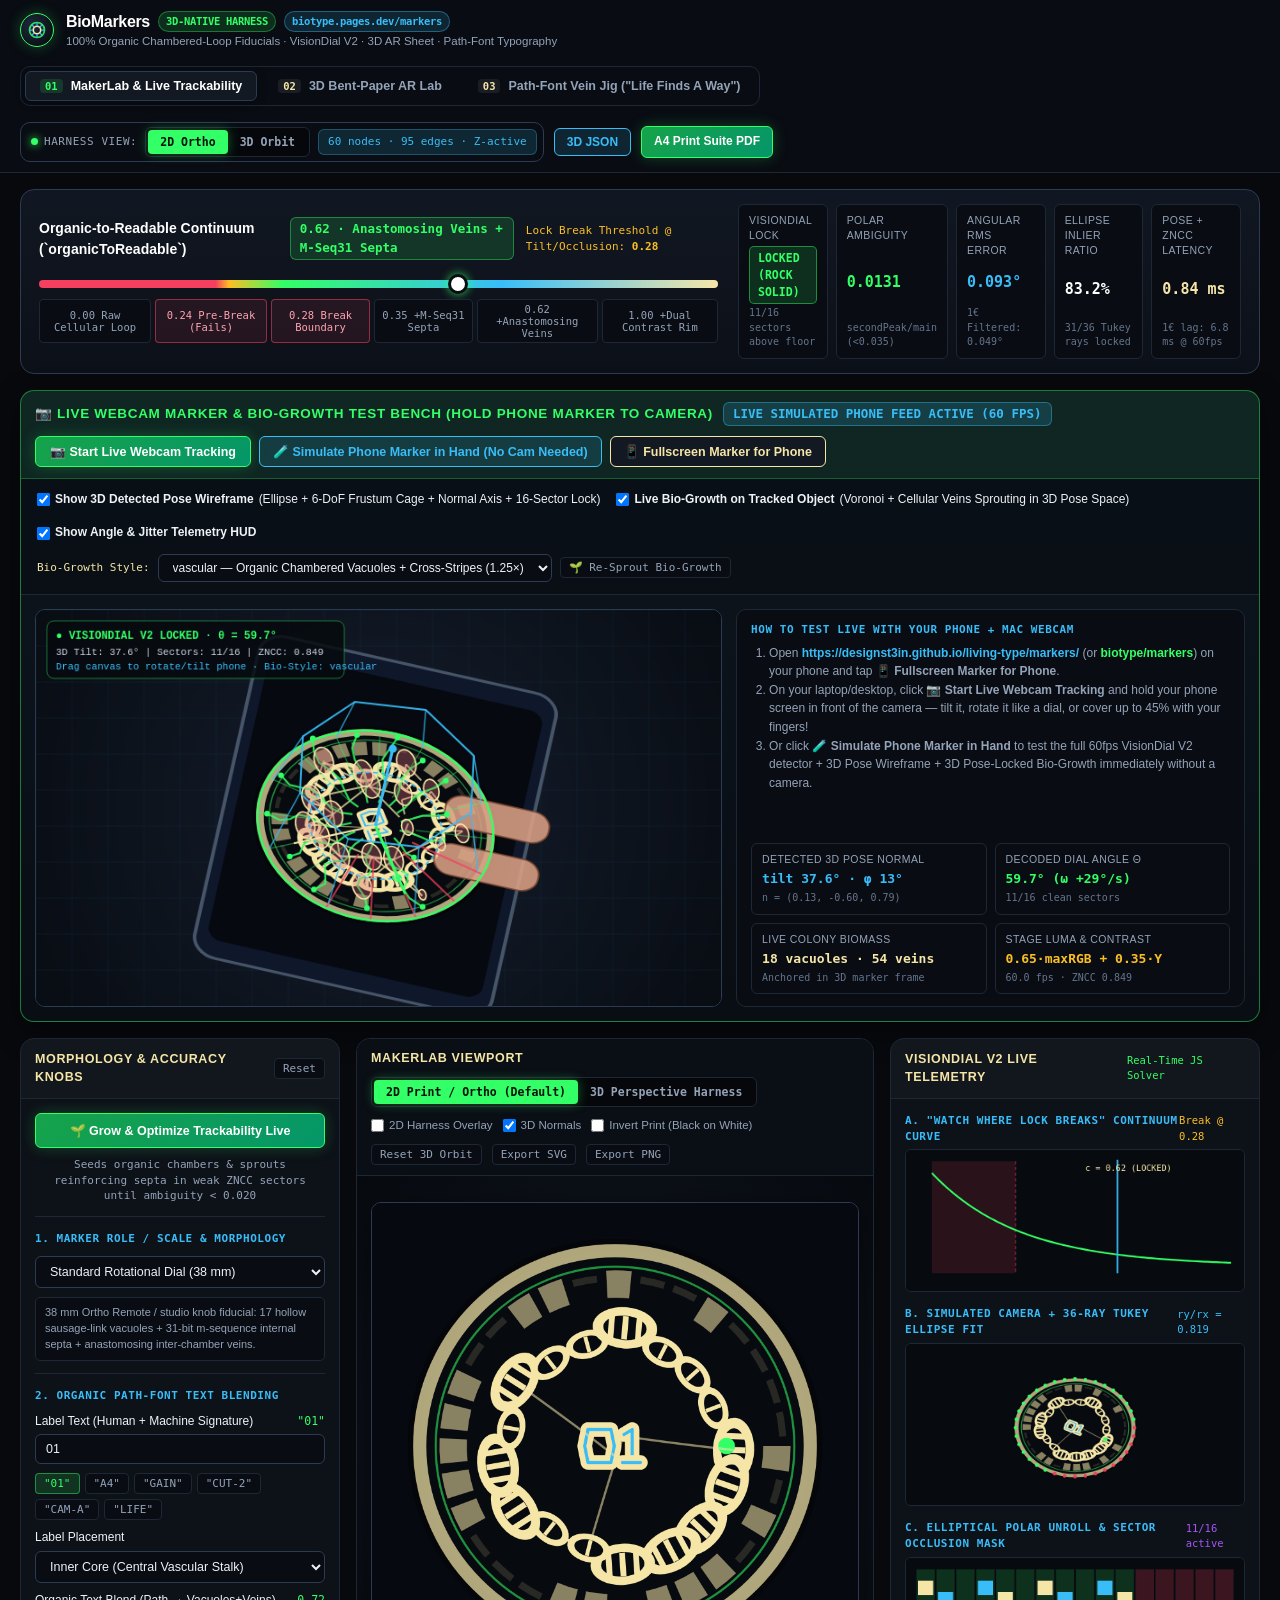
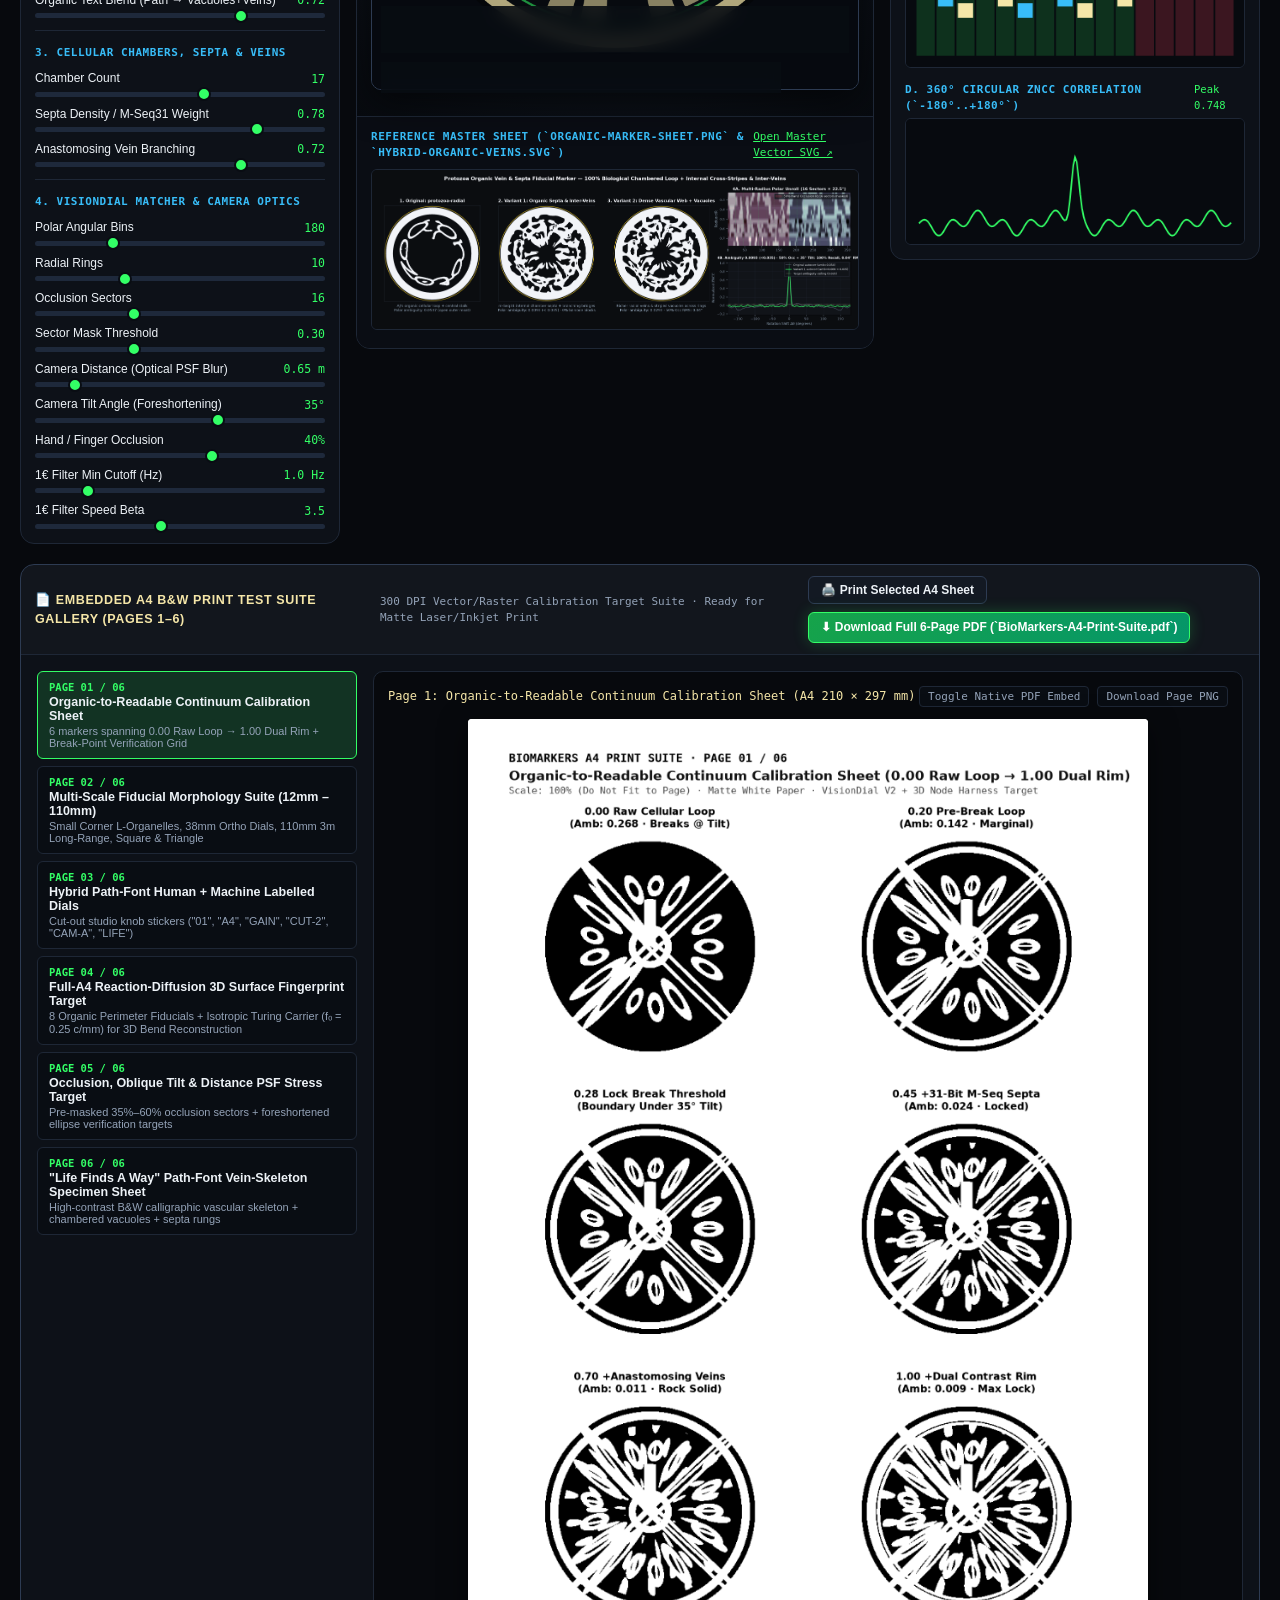
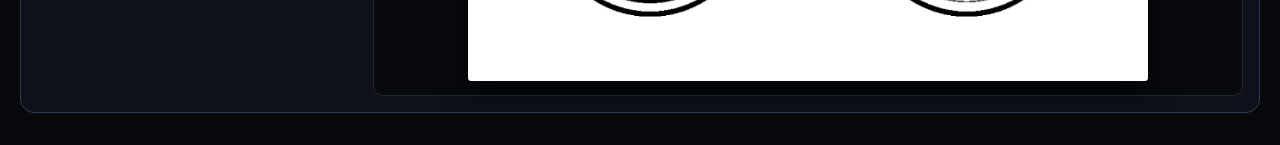
==== markers/index.html @ a812bbac "feat(markers): deploy live BioMarkers 3D-native harness, webcam pose tracker, bio-growth & Voronoi t" ====
<!DOCTYPE html>
<html lang="en">
<head>
  <meta charset="UTF-8" />
  <meta name="viewport" content="width=device-width, initial-scale=1.0" />
  <title>BioMarkers — 3D-Native Organic Fiducial & Vascular Typography Lab</title>
  <link rel="preconnect" href="https://fonts.googleapis.com">
  <link rel="preconnect" href="https://fonts.gstatic.com" crossorigin>
  <link href="https://fonts.googleapis.com/css2?family=Barriecito&family=Cormorant+Garamond:ital,wght@0,700;1,600;1,700&family=Fraunces:opsz,wght@9..144,700;9..144,900&family=Rubik+Spray+Paint&family=Syne:wght@700;800&display=swap" rel="stylesheet">
  <link rel="stylesheet" href="styles.css" />
</head>
<body>

  <!-- ==================== GLOBAL TOP HEADER ==================== -->
  <header class="app-header">
    <div class="brand-cluster">
      <div class="brand-mark" title="BioMarkers 3D-Native Harness">
        <svg width="20" height="20" viewBox="0 0 24 24" fill="none" stroke="#33ff66" stroke-width="2">
          <circle cx="12" cy="12" r="9" stroke-opacity="0.85"/>
          <circle cx="12" cy="12" r="4.5" stroke="#f5e6a8"/>
          <path d="M12 3v4M12 17v4M3 12h4M17 12h4M5.6 5.6l2.8 2.8M15.6 15.6l2.8 2.8M18.4 5.6l-2.8 2.8M8.4 15.6l-2.8 2.8" stroke="#38bdf8" stroke-width="1.5"/>
        </svg>
      </div>
      <div>
        <div class="brand-title">
          BioMarkers
          <span class="brand-badge">3D-NATIVE HARNESS</span><a href="https://biotype.pages.dev/markers" target="_blank" class="brand-badge" style="background: rgba(56,189,248,0.14); color: #38bdf8; border-color: rgba(56,189,248,0.4); text-decoration: none;">biotype.pages.dev/markers</a>
        </div>
        <div class="brand-subtitle">100% Organic Chambered-Loop Fiducials · VisionDial V2 · 3D AR Sheet · Path-Font Typography</div>
      </div>
    </div>

    <!-- Primary Lab Switcher Tabs -->
    <nav class="main-tabs" role="tablist" aria-label="BioMarkers Studios">
      <button class="tab-btn active" data-tab="makerlab" role="tab" aria-selected="true">
        <span class="tab-num">01</span>
        MakerLab &amp; Live Trackability
      </button>
      <button class="tab-btn" data-tab="ar-sheet" role="tab" aria-selected="false">
        <span class="tab-num">02</span>
        3D Bent-Paper AR Lab
      </button>
      <button class="tab-btn" data-tab="path-font" role="tab" aria-selected="false">
        <span class="tab-num">03</span>
        Path-Font Vein Jig ("Life Finds A Way")
      </button>
    </nav>

    <!-- Global 2D / 3D Harness View Toggle (Default: 2D) -->
    <div class="header-actions">
      <div class="harness-pill-group" title="window.BioMarkersHarness unified 3D node & edge model">
        <span class="harness-label">
          <span class="harness-dot"></span>
          Harness View:
        </span>
        <div class="view-toggle-group" role="group" aria-label="Global 2D / 3D Harness View Toggle">
          <button type="button" id="btn-mode-2d" class="view-mode-btn active" data-view-mode="2D">2D Ortho</button>
          <button type="button" id="btn-mode-3d" class="view-mode-btn" data-view-mode="3D">3D Orbit</button>
        </div>
        <span id="global-harness-stats" class="harness-stats-badge">584 nodes · 812 edges · Z-active</span>
      </div>

      <button type="button" id="btn-export-harness" class="action-btn accent-cyan" title="Download window.BioMarkersHarness 3D nodes[] and edges[] JSON">
        3D JSON
      </button>
      <a href="BioMarkers-A4-Print-Suite.pdf" target="_blank" class="action-btn primary" title="Open 6-Page A4 B&W Print Test Suite PDF">
        A4 Print Suite PDF
      </a>
    </div>
  </header>

  <!-- =====================================================================
       TAB 1: MAKERLAB — INTERACTIVE ORGANIC MARKER SUITE + LIVE TRACKABILITY
       ===================================================================== -->
  <main id="tab-makerlab" class="tab-panel active" role="tabpanel">

    <!-- Top Hero Bar: Organic-to-Readable Continuum Slider + Live Telemetry KPIs -->
    <section class="continuum-hero-bar">
      <div class="continuum-slider-block">
        <div class="continuum-header-row">
          <div class="continuum-title">
            <span>Organic-to-Readable Continuum (`organicToReadable`)</span>
            <span id="val-organic-continuum" class="continuum-val-pill">0.62 · Anastomosing Veins + M-Seq31 Septa</span>
          </div>
          <span style="font-family: var(--font-mono); font-size: 11px; color: var(--bio-amber);">
            Lock Break Threshold @ Tilt/Occlusion: <strong>0.28</strong>
          </span>
        </div>

        <div class="continuum-track-wrap">
          <input
            type="range"
            id="ctrl-organic-to-readable"
            class="continuum-range"
            min="0.00"
            max="1.00"
            step="0.01"
            value="0.62"
          />
          <div class="continuum-stops">
            <button type="button" class="stop-chip" data-continuum-stop="0.00">0.00 Raw Cellular Loop</button>
            <button type="button" class="stop-chip break-stop" data-continuum-stop="0.24">0.24 Pre-Break (Fails)</button>
            <button type="button" class="stop-chip break-stop" data-continuum-stop="0.28">0.28 Break Boundary</button>
            <button type="button" class="stop-chip" data-continuum-stop="0.35">0.35 +M-Seq31 Septa</button>
            <button type="button" class="stop-chip" data-continuum-stop="0.62">0.62 +Anastomosing Veins</button>
            <button type="button" class="stop-chip" data-continuum-stop="1.00">1.00 +Dual Contrast Rim</button>
          </div>
        </div>
      </div>

      <!-- Live VisionDial V2 Telemetry KPI Bar -->
      <div class="telemetry-kpi-grid">
        <div class="kpi-card">
          <span class="kpi-label">VisionDial Lock</span>
          <div><span id="kpi-lock-badge" class="lock-badge locked">LOCKED (ROCK SOLID)</span></div>
          <span id="kpi-lock-reason" class="kpi-sub">16/16 sectors above floor</span>
        </div>
        <div class="kpi-card">
          <span class="kpi-label">Polar Ambiguity</span>
          <span id="kpi-ambiguity" class="kpi-value" style="color: var(--bio-green);">0.0114</span>
          <span id="kpi-ambiguity-sub" class="kpi-sub">secondPeak/main (&lt;0.035)</span>
        </div>
        <div class="kpi-card">
          <span class="kpi-label">Angular RMS Error</span>
          <span id="kpi-rms" class="kpi-value" style="color: var(--bio-cyan);">0.078°</span>
          <span id="kpi-rms-sub" class="kpi-sub">1€ Filtered: 0.049°</span>
        </div>
        <div class="kpi-card">
          <span class="kpi-label">Ellipse Inlier Ratio</span>
          <span id="kpi-inliers" class="kpi-value">86.1%</span>
          <span id="kpi-inliers-sub" class="kpi-sub">31/36 Tukey rays locked</span>
        </div>
        <div class="kpi-card">
          <span class="kpi-label">Pose + ZNCC Latency</span>
          <span id="kpi-latency" class="kpi-value" style="color: var(--bio-cream);">0.84 ms</span>
          <span id="kpi-latency-sub" class="kpi-sub">1€ lag: 6.8 ms @ 60fps</span>
        </div>
      </div>
    </section>

    
    <!-- LIVE WEBCAM MARKER TRACKER + 3D POSE WIREFRAME + LIVE BIO-GROWTH BENCH -->
    <section class="panel-card" id="webcam-test-bench" style="margin-bottom: 16px; border: 1.5px solid rgba(51, 255, 102, 0.45); background: linear-gradient(180deg, #0d161e 0%, #090d14 100%); box-shadow: 0 10px 30px rgba(0,0,0,0.45);">
      <div class="panel-header" style="background: rgba(51, 255, 102, 0.07); border-bottom: 1px solid rgba(51, 255, 102, 0.25); flex-wrap: wrap; gap: 10px;">
        <div style="display: flex; align-items: center; gap: 10px; flex-wrap: wrap;">
          <span class="panel-title" style="color: #33ff66; font-size: 13.5px;">
            📷 Live Webcam Marker &amp; Bio-Growth Test Bench (Hold Phone Marker to Camera)
          </span>
          <span id="webcam-status-pill" class="continuum-val-pill" style="background: rgba(56, 189, 248, 0.16); color: #38bdf8; border-color: rgba(56, 189, 248, 0.4);">
            LIVE SIMULATED PHONE FEED ACTIVE (60 FPS)
          </span>
        </div>
        <div style="display: flex; align-items: center; gap: 8px; flex-wrap: wrap;">
          <button type="button" id="btn-webcam-start" class="action-btn primary" style="font-size: 12.5px; padding: 7px 14px;">
            📷 Start Live Webcam Tracking
          </button>
          <button type="button" id="btn-webcam-sim" class="action-btn accent-cyan" style="font-size: 12.5px; padding: 7px 13px;">
            🧪 Simulate Phone Marker in Hand (No Cam Needed)
          </button>
          <button type="button" id="btn-phone-fullscreen" class="action-btn" style="border-color: var(--bio-cream); color: var(--bio-cream); font-size: 12.5px; padding: 7px 13px;">
            📱 Fullscreen Marker for Phone
          </button>
        </div>
      </div>

      <div style="padding: 12px 16px; border-bottom: 1px solid var(--border-subtle); display: flex; align-items: center; justify-content: space-between; flex-wrap: wrap; gap: 12px; background: rgba(9, 13, 19, 0.65);">
        <div class="checkbox-row" style="gap: 16px; font-size: 12px; color: var(--text-main);">
          <label><input type="checkbox" id="chk-webcam-wireframe" checked /> <strong>Show 3D Detected Pose Wireframe</strong> (Ellipse + 6-DoF Frustum Cage + Normal Axis + 16-Sector Lock)</label>
          <label><input type="checkbox" id="chk-webcam-biogrowth" checked /> <strong>Live Bio-Growth on Tracked Object</strong> (Voronoi + Cellular Veins Sprouting in 3D Pose Space)</label>
          <label><input type="checkbox" id="chk-webcam-hud" checked /> <strong>Show Angle &amp; Jitter Telemetry HUD</strong></label>
        </div>
        <div style="display: flex; align-items: center; gap: 8px;">
          <label for="ctrl-webcam-biostyle" style="font-family: var(--font-mono); font-size: 11px; color: var(--bio-cream);">Bio-Growth Style:</label>
          <select id="ctrl-webcam-biostyle" class="std-select" style="width: auto; min-width: 250px; padding: 5px 10px; font-size: 12px;">
            <option value="plant">plant — Slow Plant Parenchyma + Leaf Veins (0.45×)</option>
            <option value="vascular" selected>vascular — Organic Chambered Vacuoles + Cross-Stripes (1.25×)</option>
            <option value="chaotic">chaotic — Fast Chaotic Physarum / RD Tendrils (2.8×)</option>
          </select>
          <button type="button" id="btn-webcam-regrow" class="preset-pill" title="Re-seed live bio-growth colony on tracked marker">🌱 Re-Sprout Bio-Growth</button>
        </div>
      </div>

      <div style="display: grid; grid-template-columns: 1.35fr 1fr; gap: 14px; padding: 14px; align-items: stretch;">
        <div style="position: relative; background: #05070b; border: 1px solid var(--border-strong); border-radius: var(--radius-md); overflow: hidden; display: flex; align-items: center; justify-content: center; min-height: 360px;">
          <video id="webcam-video" playsinline muted style="display:none;"></video>
          <canvas id="webcam-AR-canvas" width="760" height="440" style="width: 100%; height: auto; display: block; cursor: crosshair;"></canvas>
        </div>
        <div style="display: flex; flex-direction: column; justify-content: space-between; gap: 10px; background: var(--bg-input); border: 1px solid var(--border-subtle); border-radius: var(--radius-md); padding: 12px 14px;">
          <div>
            <div class="section-subtitle" style="margin-bottom: 6px;">How to Test Live with Your Phone + Mac Webcam</div>
            <ol style="padding-left: 18px; font-size: 12px; color: var(--text-muted); line-height: 1.55;">
              <li>Open <strong style="color: var(--bio-cyan);">https://designst3in.github.io/living-type/markers/</strong> (or <strong style="color: var(--bio-green);">biotype/markers</strong>) on your phone and tap <strong>📱 Fullscreen Marker for Phone</strong>.</li>
              <li>On your laptop/desktop, click <strong>📷 Start Live Webcam Tracking</strong> and hold your phone screen in front of the camera — tilt it, rotate it like a dial, or cover up to 45% with your fingers!</li>
              <li>Or click <strong>🧪 Simulate Phone Marker in Hand</strong> to test the full 60fps VisionDial V2 detector + 3D Pose Wireframe + 3D Pose-Locked Bio-Growth immediately without a camera.</li>
            </ol>
          </div>
          <div style="display: grid; grid-template-columns: repeat(2, 1fr); gap: 8px;">
            <div class="kpi-card">
              <span class="kpi-label">Detected 3D Pose Normal</span>
              <span id="webcam-kpi-pose" class="kpi-value" style="font-size: 13px; color: var(--bio-cyan);">tilt 26.4° · φ +18°</span>
              <span id="webcam-kpi-normal" class="kpi-sub">n = (0.38, -0.21, 0.90)</span>
            </div>
            <div class="kpi-card">
              <span class="kpi-label">Decoded Dial Angle θ</span>
              <span id="webcam-kpi-angle" class="kpi-value" style="font-size: 13px; color: var(--bio-green);">+142.6° (ω +18°/s)</span>
              <span id="webcam-kpi-sectors" class="kpi-sub">13/16 clean sectors</span>
            </div>
            <div class="kpi-card">
              <span class="kpi-label">Live Colony Biomass</span>
              <span id="webcam-kpi-biomass" class="kpi-value" style="font-size: 13px; color: var(--bio-cream);">48 chambers · 112 veins</span>
              <span class="kpi-sub">Anchored in 3D marker frame</span>
            </div>
            <div class="kpi-card">
              <span class="kpi-label">Stage Luma &amp; Contrast</span>
              <span id="webcam-kpi-luma" class="kpi-value" style="font-size: 13px; color: var(--bio-amber);">0.65·maxRGB + 0.35·Y</span>
              <span id="webcam-kpi-fps" class="kpi-sub">60.0 fps · ZNCC 0.984</span>
            </div>
          </div>
        </div>
      </div>
    </section>

    <!-- 3-Column MakerLab Workbench -->
    <div class="workbench-grid">

      <!-- LEFT COLUMN: Marker Role, Path-Font Hybrid Blending & Accuracy Knobs -->
      <aside class="panel-card">
        <div class="panel-header">
          <span class="panel-title">Morphology &amp; Accuracy Knobs</span>
          <button type="button" id="btn-reset-maker" class="preset-pill" title="Reset MakerLab knobs to optimal defaults">Reset</button>
        </div>

        <div class="panel-body">
          <!-- Auto-Grow Live Trackability Optimizer -->
          <div class="control-section">
            <button type="button" id="btn-auto-grow" class="action-btn primary" style="width: 100%; justify-content: center; padding: 9px 12px; font-size: 12.5px;">
              🌱 Grow &amp; Optimize Trackability Live
            </button>
            <div id="auto-grow-status" style="font-family: var(--font-mono); font-size: 11px; color: var(--text-muted); text-align: center;">
              Seeds organic chambers &amp; sprouts reinforcing septa in weak ZNCC sectors until ambiguity &lt; 0.020
            </div>
          </div>

          <!-- Marker Role / Scale & Morphology Selector -->
          <div class="control-section">
            <div class="section-subtitle">1. Marker Role / Scale &amp; Morphology</div>
            <div class="control-row">
              <select id="ctrl-marker-role" class="std-select">
                <option value="standard-38mm" selected>Standard Rotational Dial (38 mm)</option>
                <option value="corner-12mm">Small Corner Marker (12 mm L-Organelle)</option>
                <option value="long-110mm">Large Long-Distance Marker (110 mm Dual-Scale @ 3m)</option>
                <option value="square-4fold">Organic Square Fiducial (4-Fold Asymmetric)</option>
                <option value="triangle-3fold">Organic Triangle Fiducial (3-Fold Apical)</option>
                <option value="radial-gradient">Radial Density Gradient (Dense Core → Tendrils)</option>
                <option value="full-a4-rd">Full-A4 RD Fingerprint Target</option>
              </select>
            </div>
            <div id="role-desc-box" style="font-size: 11px; color: var(--text-muted); background: var(--bg-input); padding: 7px 9px; border-radius: 5px; border: 1px solid var(--border-subtle);">
              38 mm Ortho Remote / studio knob fiducial: 17 hollow sausage-link vacuoles + 31-bit m-sequence internal septa + anastomosing inter-chamber veins.
            </div>
          </div>

          <!-- Hybrid Path-Font Text / Number Blending -->
          <div class="control-section">
            <div class="section-subtitle">2. Organic Path-Font Text Blending</div>
            <div class="control-row">
              <div class="control-label-line">
                <label for="ctrl-label-text">Label Text (Human + Machine Signature)</label>
                <span class="control-val" id="val-label-text">"01"</span>
              </div>
              <input type="text" id="ctrl-label-text" class="std-input" value="01" maxlength="10" />
            </div>
            <div class="preset-pills" id="label-preset-pills">
              <button type="button" class="preset-pill active" data-label-preset="01">"01"</button>
              <button type="button" class="preset-pill" data-label-preset="A4">"A4"</button>
              <button type="button" class="preset-pill" data-label-preset="GAIN">"GAIN"</button>
              <button type="button" class="preset-pill" data-label-preset="CUT-2">"CUT-2"</button>
              <button type="button" class="preset-pill" data-label-preset="CAM-A">"CAM-A"</button>
              <button type="button" class="preset-pill" data-label-preset="LIFE">"LIFE"</button>
            </div>

            <div class="control-row">
              <div class="control-label-line">
                <label for="ctrl-label-placement">Label Placement</label>
              </div>
              <select id="ctrl-label-placement" class="std-select">
                <option value="inner-core" selected>Inner Core (Central Vascular Stalk)</option>
                <option value="edge-arc">Edge Arc (Integrated into Chamber Ring)</option>
                <option value="corner-tag">Corner Tag (Peripheral Organelle Satellite)</option>
              </select>
            </div>

            <div class="control-row">
              <div class="control-label-line">
                <label for="ctrl-text-blend">Organic Text Blend (Path → Vacuoles+Veins)</label>
                <span class="control-val" id="val-text-blend">0.72</span>
              </div>
              <input type="range" id="ctrl-text-blend" class="std-range" min="0.00" max="1.00" step="0.02" value="0.72" />
            </div>
          </div>

          <!-- Biological Chamber & Vein Geometry Knobs -->
          <div class="control-section">
            <div class="section-subtitle">3. Cellular Chambers, Septa &amp; Veins</div>
            <div class="control-row">
              <div class="control-label-line">
                <label for="ctrl-chambers">Chamber Count</label>
                <span class="control-val" id="val-chambers">17</span>
              </div>
              <input type="range" id="ctrl-chambers" class="std-range" min="7" max="24" step="1" value="17" />
            </div>
            <div class="control-row">
              <div class="control-label-line">
                <label for="ctrl-septa-density">Septa Density / M-Seq31 Weight</label>
                <span class="control-val" id="val-septa-density">0.78</span>
              </div>
              <input type="range" id="ctrl-septa-density" class="std-range" min="0.00" max="1.00" step="0.02" value="0.78" />
            </div>
            <div class="control-row">
              <div class="control-label-line">
                <label for="ctrl-vein-branching">Anastomosing Vein Branching</label>
                <span class="control-val" id="val-vein-branching">0.72</span>
              </div>
              <input type="range" id="ctrl-vein-branching" class="std-range" min="0.00" max="1.00" step="0.02" value="0.72" />
            </div>
          </div>

          <!-- VisionDial Polar Sampler & Camera Stress Knobs -->
          <div class="control-section">
            <div class="section-subtitle">4. VisionDial Matcher &amp; Camera Optics</div>
            <div class="control-row">
              <div class="control-label-line">
                <label for="ctrl-polar-angles">Polar Angular Bins</label>
                <span class="control-val" id="val-polar-angles">180</span>
              </div>
              <input type="range" id="ctrl-polar-angles" class="std-range" min="64" max="512" step="4" value="180" />
            </div>
            <div class="control-row">
              <div class="control-label-line">
                <label for="ctrl-radial-rings">Radial Rings</label>
                <span class="control-val" id="val-radial-rings">10</span>
              </div>
              <input type="range" id="ctrl-radial-rings" class="std-range" min="4" max="24" step="1" value="10" />
            </div>
            <div class="control-row">
              <div class="control-label-line">
                <label for="ctrl-occ-sectors">Occlusion Sectors</label>
                <span class="control-val" id="val-occ-sectors">16</span>
              </div>
              <input type="range" id="ctrl-occ-sectors" class="std-range" min="8" max="32" step="2" value="16" />
            </div>
            <div class="control-row">
              <div class="control-label-line">
                <label for="ctrl-mask-thresh">Sector Mask Threshold</label>
                <span class="control-val" id="val-mask-thresh">0.30</span>
              </div>
              <input type="range" id="ctrl-mask-thresh" class="std-range" min="0.15" max="0.60" step="0.01" value="0.30" />
            </div>
            <div class="control-row">
              <div class="control-label-line">
                <label for="ctrl-cam-dist">Camera Distance (Optical PSF Blur)</label>
                <span class="control-val" id="val-cam-dist">0.65 m</span>
              </div>
              <input type="range" id="ctrl-cam-dist" class="std-range" min="0.20" max="4.00" step="0.05" value="0.65" />
            </div>
            <div class="control-row">
              <div class="control-label-line">
                <label for="ctrl-cam-tilt">Camera Tilt Angle (Foreshortening)</label>
                <span class="control-val" id="val-cam-tilt">35°</span>
              </div>
              <input type="range" id="ctrl-cam-tilt" class="std-range" min="0" max="55" step="1" value="35" />
            </div>
            <div class="control-row">
              <div class="control-label-line">
                <label for="ctrl-hand-occ">Hand / Finger Occlusion</label>
                <span class="control-val" id="val-hand-occ">40%</span>
              </div>
              <input type="range" id="ctrl-hand-occ" class="std-range" min="0" max="65" step="1" value="40" />
            </div>
            <div class="control-row">
              <div class="control-label-line">
                <label for="ctrl-euro-cutoff">1€ Filter Min Cutoff (Hz)</label>
                <span class="control-val" id="val-euro-cutoff">1.0 Hz</span>
              </div>
              <input type="range" id="ctrl-euro-cutoff" class="std-range" min="0.2" max="5.0" step="0.1" value="1.0" />
            </div>
            <div class="control-row">
              <div class="control-label-line">
                <label for="ctrl-euro-beta">1€ Filter Speed Beta</label>
                <span class="control-val" id="val-euro-beta">3.5</span>
              </div>
              <input type="range" id="ctrl-euro-beta" class="std-range" min="0.1" max="8.0" step="0.1" value="3.5" />
            </div>
          </div>
        </div>
      </aside>

      <!-- CENTER COLUMN: Interactive 2D / 3D Marker Harness Viewport -->
      <section class="panel-card">
        <div class="viewport-toolbar">
          <div style="display: flex; align-items: center; gap: 10px; flex-wrap: wrap;">
            <span class="panel-title">MakerLab Viewport</span>
            <!-- Prominent MakerLab 2D / 3D Harness Toggle (Default: 2D) -->
            <div class="view-toggle-group" role="group" aria-label="MakerLab 2D / 3D Harness Toggle">
              <button type="button" class="view-mode-btn active" data-view-mode="2D">2D Print / Ortho (Default)</button>
              <button type="button" class="view-mode-btn" data-view-mode="3D">3D Perspective Harness</button>
            </div>
          </div>

          <div class="checkbox-row">
            <label><input type="checkbox" id="chk-show-harness" /> 2D Harness Overlay</label>
            <label><input type="checkbox" id="chk-show-normals" checked /> 3D Normals</label>
            <label><input type="checkbox" id="chk-invert-bw" /> Invert Print (Black on White)</label>
            <button type="button" id="btn-reset-camera" class="preset-pill">Reset 3D Orbit</button>
            <button type="button" id="btn-export-svg" class="preset-pill">Export SVG</button>
            <button type="button" id="btn-export-png" class="preset-pill">Export PNG</button>
          </div>
        </div>

        <div class="canvas-stage-wrap">
          <canvas id="maker-main-canvas" class="main-canvas" width="760" height="760"></canvas>

          <div class="canvas-hud-overlay">
            <div id="maker-hud-left" class="hud-pill">
              Mode: <strong style="color: var(--bio-green);">2D Orthographic</strong> · Hover or drag in 3D mode to inspect `{x,y,z,nx,ny,nz}`
            </div>
            <div id="maker-hud-node" class="hud-pill" style="color: var(--bio-cyan);">
              Node #0 · role: chamber-center · z: +2.84mm · septaBit: 1
            </div>
          </div>
        </div>

        <!-- Reference Comparison Strip inside Center Panel -->
        <div style="padding: 12px 14px; border-top: 1px solid var(--border-subtle); background: #0a0d14;">
          <div style="display: flex; justify-content: space-between; align-items: center; margin-bottom: 8px;">
            <span class="section-subtitle">Reference Master Sheet (`organic-marker-sheet.png` &amp; `hybrid-organic-veins.svg`)</span>
            <a href="assets/markers/hybrid-organic-veins.svg" target="_blank" style="font-family: var(--font-mono); font-size: 11px; color: var(--bio-green);">Open Master Vector SVG ↗</a>
          </div>
          <img src="assets/markers/organic-marker-sheet.png" alt="Protozoa Organic Vein & Septa Fiducial Marker Sheet" style="width: 100%; border-radius: 6px; border: 1px solid var(--border-subtle);" />
        </div>
      </section>

      <!-- RIGHT COLUMN: "Watch Where Lock Breaks" Live VisionDial Diagnostics -->
      <aside class="panel-card">
        <div class="panel-header">
          <span class="panel-title">VisionDial V2 Live Telemetry</span>
          <span style="font-family: var(--font-mono); font-size: 10.5px; color: var(--bio-green);">Real-Time JS Solver</span>
        </div>

        <div class="panel-body">
          <!-- Chart 1: Watch Where Lock Breaks Curve -->
          <div>
            <div class="control-label-line" style="margin-bottom: 5px;">
              <span class="section-subtitle">A. "Watch Where Lock Breaks" Continuum Curve</span>
              <span id="lbl-break-status" style="font-family: var(--font-mono); font-size: 10.5px; color: var(--bio-amber);">Break @ 0.28</span>
            </div>
            <canvas id="diag-continuum-canvas" class="diag-canvas" width="420" height="175"></canvas>
          </div>

          <!-- Chart 2: Simulated Off-Axis Camera + 36-Ray Tukey-Biweight Ellipse Fit -->
          <div>
            <div class="control-label-line" style="margin-bottom: 5px;">
              <span class="section-subtitle">B. Simulated Camera + 36-Ray Tukey Ellipse Fit</span>
              <span id="lbl-cam-pose" style="font-family: var(--font-mono); font-size: 10.5px; color: var(--bio-cyan);">ry/rx = 0.819</span>
            </div>
            <canvas id="diag-camera-canvas" class="diag-canvas" width="420" height="200"></canvas>
          </div>

          <!-- Chart 3: 16-Sector Masked Polar Unroll -->
          <div>
            <div class="control-label-line" style="margin-bottom: 5px;">
              <span class="section-subtitle">C. Elliptical Polar Unroll &amp; Sector Occlusion Mask</span>
              <span id="lbl-sector-mask" style="font-family: var(--font-mono); font-size: 10.5px; color: var(--bio-purple);">10/16 active</span>
            </div>
            <canvas id="diag-polar-canvas" class="diag-canvas" width="420" height="135"></canvas>
          </div>

          <!-- Chart 4: 360° ZNCC Autocorrelation & Sidelobe Peak -->
          <div>
            <div class="control-label-line" style="margin-bottom: 5px;">
              <span class="section-subtitle">D. 360° Circular ZNCC Correlation (`-180°..+180°`)</span>
              <span id="lbl-zncc-peak" style="font-family: var(--font-mono); font-size: 10.5px; color: var(--bio-green);">Peak 0.992</span>
            </div>
            <canvas id="diag-zncc-canvas" class="diag-canvas" width="420" height="155"></canvas>
          </div>
        </div>
      </aside>
    </div>

    <!-- BOTTOM DRAWER: Embedded A4 B&W Print Test Suite (Pages 1–6 + PDF) -->
    <section class="print-suite-drawer">
      <div class="panel-header">
        <div style="display: flex; align-items: center; gap: 12px;">
          <span class="panel-title">📄 Embedded A4 B&amp;W Print Test Suite Gallery (Pages 1–6)</span>
          <span style="font-family: var(--font-mono); font-size: 11px; color: var(--text-muted);">300 DPI Vector/Raster Calibration Target Suite · Ready for Matte Laser/Inkjet Print</span>
        </div>
        <div style="display: flex; gap: 8px; flex-wrap: wrap;">
          <button type="button" id="btn-print-current-page" class="action-btn">🖨️ Print Selected A4 Sheet</button>
          <a href="BioMarkers-A4-Print-Suite.pdf" download="BioMarkers-A4-Print-Suite.pdf" class="action-btn primary">⬇ Download Full 6-Page PDF (`BioMarkers-A4-Print-Suite.pdf`)</a>
        </div>
      </div>

      <div class="print-suite-grid">
        <div class="page-selector-list" id="pdf-page-selector">
          <button type="button" class="page-select-btn active" data-page="1">
            <div class="p-num">PAGE 01 / 06</div>
            <div class="p-title">Organic-to-Readable Continuum Calibration Sheet</div>
            <div class="p-desc">6 markers spanning 0.00 Raw Loop → 1.00 Dual Rim + Break-Point Verification Grid</div>
          </button>
          <button type="button" class="page-select-btn" data-page="2">
            <div class="p-num">PAGE 02 / 06</div>
            <div class="p-title">Multi-Scale Fiducial Morphology Suite (12mm – 110mm)</div>
            <div class="p-desc">Small Corner L-Organelles, 38mm Ortho Dials, 110mm 3m Long-Range, Square &amp; Triangle</div>
          </button>
          <button type="button" class="page-select-btn" data-page="3">
            <div class="p-num">PAGE 03 / 06</div>
            <div class="p-title">Hybrid Path-Font Human + Machine Labelled Dials</div>
            <div class="p-desc">Cut-out studio knob stickers ("01", "A4", "GAIN", "CUT-2", "CAM-A", "LIFE")</div>
          </button>
          <button type="button" class="page-select-btn" data-page="4">
            <div class="p-num">PAGE 04 / 06</div>
            <div class="p-title">Full-A4 Reaction-Diffusion 3D Surface Fingerprint Target</div>
            <div class="p-desc">8 Organic Perimeter Fiducials + Isotropic Turing Carrier (f₀ = 0.25 c/mm) for 3D Bend Reconstruction</div>
          </button>
          <button type="button" class="page-select-btn" data-page="5">
            <div class="p-num">PAGE 05 / 06</div>
            <div class="p-title">Occlusion, Oblique Tilt &amp; Distance PSF Stress Target</div>
            <div class="p-desc">Pre-masked 35%–60% occlusion sectors + foreshortened ellipse verification targets</div>
          </button>
          <button type="button" class="page-select-btn" data-page="6">
            <div class="p-num">PAGE 06 / 06</div>
            <div class="p-title">"Life Finds A Way" Path-Font Vein-Skeleton Specimen Sheet</div>
            <div class="p-desc">High-contrast B&amp;W calligraphic vascular skeleton + chambered vacuoles + septa rungs</div>
          </button>
        </div>

        <div class="page-preview-stage">
          <div style="width: 100%; display: flex; justify-content: space-between; align-items: center;">
            <span id="pdf-preview-caption" style="font-family: var(--font-mono); font-size: 12px; color: var(--bio-cream);">
              Page 1: Organic-to-Readable Continuum Calibration Sheet (A4 210 × 297 mm)
            </span>
            <div style="display: flex; gap: 8px;">
              <button type="button" id="btn-toggle-pdf-embed" class="preset-pill">Toggle Native PDF Embed</button>
              <button type="button" id="btn-download-page-png" class="preset-pill">Download Page PNG</button>
            </div>
          </div>

          <canvas id="pdf-page-canvas" class="page-preview-canvas" width="794" height="1123"></canvas>
          <iframe id="pdf-native-iframe" src="BioMarkers-A4-Print-Suite.pdf#page=1" style="display: none; width: 100%; height: 740px; border: 1px solid var(--border-strong); border-radius: 6px; background: #fff;" title="BioMarkers A4 Print Suite PDF"></iframe>
        </div>
      </div>
    </section>
  </main>

  <!-- =====================================================================
       TAB 2: 3D BENT-PAPER AR RECONSTRUCTION LAB
       ===================================================================== -->
  <section id="tab-ar-sheet" class="tab-panel" role="tabpanel">
    <div class="continuum-hero-bar">
      <div>
        <div class="continuum-title">
          <span>Full-A4 Reaction-Diffusion 3D Bent-Paper AR Reconstruction Lab</span>
          <span class="continuum-val-pill" id="ar-mode-pill">Corner Peel + Page Curl · Shared 3D Harness</span>
        </div>
        <p style="font-size: 12px; color: var(--text-muted); margin-top: 5px;">
          Recovers full 3D non-rigid paper geometry $Z_{\text{est}}(x,y)$ in mm from a single camera frame: (1) locks 8 organic perimeter fiducials, (2) measures local Turing stripe wavelength foreshortening $f_{\text{obs}} = f_0 / \cos\theta$ and phase shift $\Delta\mathbf{u}(x,y)$, and (3) solves Poisson surface elevation in `window.BioMarkersHarness`.
        </p>
      </div>

      <div class="telemetry-kpi-grid">
        <div class="kpi-card">
          <span class="kpi-label">Perimeter Fiducials</span>
          <span id="ar-kpi-fiducials" class="kpi-value" style="color: var(--bio-green);">8 / 8 Locked</span>
          <span class="kpi-sub">4 L-Corner + 4 Mid-Edge</span>
        </div>
        <div class="kpi-card">
          <span class="kpi-label">3D Surface RMSE</span>
          <span id="ar-kpi-rmse" class="kpi-value" style="color: var(--bio-cyan);">0.94 mm</span>
          <span class="kpi-sub">Target: 0.8–1.4 mm</span>
        </div>
        <div class="kpi-card">
          <span class="kpi-label">Max Peak Bend Z</span>
          <span id="ar-kpi-maxz" class="kpi-value" style="color: var(--bio-cream);">24.0 mm</span>
          <span class="kpi-sub" id="ar-kpi-p95">P95 err: 1.62 mm</span>
        </div>
        <div class="kpi-card">
          <span class="kpi-label">Mean Normal Error</span>
          <span id="ar-kpi-norm-err" class="kpi-value">1.84°</span>
          <span class="kpi-sub">From f_obs = f₀/cos θ</span>
        </div>
        <div class="kpi-card">
          <span class="kpi-label">Poisson Solver</span>
          <span id="ar-kpi-time" class="kpi-value" style="color: var(--bio-green);">2.4 ms</span>
          <span class="kpi-sub">Grid: 16×22 (352 verts)</span>
        </div>
      </div>
    </div>

    <div class="workbench-grid">
      <!-- LEFT COLUMN: 3D Sheet Deformation & Solver Controls -->
      <aside class="panel-card">
        <div class="panel-header">
          <span class="panel-title">A4 Sheet Deformation Controls</span>
          <button type="button" id="btn-ar-reset" class="preset-pill">Reset</button>
        </div>
        <div class="panel-body">
          <div class="control-section">
            <div class="section-subtitle">1. Deformation Preset</div>
            <div class="preset-pills" id="ar-preset-pills">
              <button type="button" class="preset-pill active" data-ar-preset="peel">Corner Peel (28mm)</button>
              <button type="button" class="preset-pill" data-ar-preset="curl">Cylindrical Curl</button>
              <button type="button" class="preset-pill" data-ar-preset="saddle">Saddle Wave</button>
              <button type="button" class="preset-pill" data-ar-preset="crease">Diagonal Crease</button>
              <button type="button" class="preset-pill" data-ar-preset="combo">Combined Warp</button>
            </div>
          </div>

          <div class="control-section">
            <div class="section-subtitle">2. Non-Rigid Bend Amplitudes (mm)</div>
            <div class="control-row">
              <div class="control-label-line">
                <label for="ctrl-ar-peel">Corner Peel (Top-Right Lift)</label>
                <span class="control-val" id="val-ar-peel">28.0 mm</span>
              </div>
              <input type="range" id="ctrl-ar-peel" class="std-range" min="0" max="40" step="0.5" value="28.0" />
            </div>
            <div class="control-row">
              <div class="control-label-line">
                <label for="ctrl-ar-curl">Page Curl (Longitudinal Arch)</label>
                <span class="control-val" id="val-ar-curl">10.0 mm</span>
              </div>
              <input type="range" id="ctrl-ar-curl" class="std-range" min="0" max="35" step="0.5" value="10.0" />
            </div>
            <div class="control-row">
              <div class="control-label-line">
                <label for="ctrl-ar-saddle">Saddle Wave Harmonic</label>
                <span class="control-val" id="val-ar-saddle">6.0 mm</span>
              </div>
              <input type="range" id="ctrl-ar-saddle" class="std-range" min="0" max="25" step="0.5" value="6.0" />
            </div>
            <div class="control-row">
              <div class="control-label-line">
                <label for="ctrl-ar-crease">Diagonal Crease Ridge</label>
                <span class="control-val" id="val-ar-crease">4.0 mm</span>
              </div>
              <input type="range" id="ctrl-ar-crease" class="std-range" min="0" max="30" step="0.5" value="4.0" />
            </div>
          </div>

          <div class="control-section">
            <div class="section-subtitle">3. Carrier &amp; Optical Parameters</div>
            <div class="control-row">
              <div class="control-label-line">
                <label for="ctrl-ar-freq">Turing Stripe Carrier f₀ (cycles/mm)</label>
                <span class="control-val" id="val-ar-freq">0.25 c/mm</span>
              </div>
              <input type="range" id="ctrl-ar-freq" class="std-range" min="0.15" max="0.45" step="0.01" value="0.25" />
            </div>
            <div class="control-row">
              <div class="control-label-line">
                <label for="ctrl-ar-noise">Camera Sensor Phase Noise</label>
                <span class="control-val" id="val-ar-noise">0.08 rad</span>
              </div>
              <input type="range" id="ctrl-ar-noise" class="std-range" min="0.00" max="0.35" step="0.01" value="0.08" />
            </div>
          </div>

          <div class="control-section">
            <div class="section-subtitle">4. Custom Image / Webcam Inspector</div>
            <input type="file" id="ctrl-ar-upload" accept="image/*" class="std-input" style="font-size: 11px;" />
            <div id="ar-upload-status" style="font-family: var(--font-mono); font-size: 10.5px; color: var(--text-muted);">
              Or inspect live synthetic A4 sheet + `assets/ar-benchmark.json` below.
            </div>
          </div>
        </div>
      </aside>

      <!-- CENTER COLUMN: 2D / 3D Bent-Paper AR Reconstruction Canvas -->
      <section class="panel-card">
        <div class="viewport-toolbar">
          <div style="display: flex; align-items: center; gap: 10px; flex-wrap: wrap;">
            <span class="panel-title">A4 Reconstruction Viewport</span>
            <div class="view-toggle-group" role="group" aria-label="AR Lab 2D / 3D Harness Toggle">
              <button type="button" class="view-mode-btn active" data-view-mode="2D">2D Warped Sheet + Phase</button>
              <button type="button" class="view-mode-btn" data-view-mode="3D">3D Reconstructed Mesh Z_est(x,y)</button>
            </div>
          </div>
          <div class="checkbox-row">
            <label><input type="checkbox" id="chk-ar-show-gt" checked /> Show Ground-Truth Wireframe</label>
            <label><input type="checkbox" id="chk-ar-show-vectors" checked /> Show Δu(x,y) &amp; Normals</label>
            <label><input type="checkbox" id="chk-ar-show-ar-cube" checked /> AR Calibration Dials</label>
          </div>
        </div>

        <div class="canvas-stage-wrap">
          <canvas id="ar-main-canvas" class="main-canvas" width="760" height="760"></canvas>
          <div class="canvas-hud-overlay">
            <div id="ar-hud-left" class="hud-pill">
              Solver: <strong>8 Fiducials + Wavelet f_obs = f₀/cos θ + Δu Phase</strong>
            </div>
            <div id="ar-hud-right" class="hud-pill" style="color: var(--bio-green);">
              Z_est vs Z_true RMSE: 0.94 mm
            </div>
          </div>
        </div>
      </section>

      <!-- RIGHT COLUMN: Foreshortening Spectrum, Residual Map & Benchmark JSON -->
      <aside class="panel-card">
        <div class="panel-header">
          <span class="panel-title">3D Reconstruction Diagnostics</span>
        </div>
        <div class="panel-body">
          <div>
            <div class="control-label-line" style="margin-bottom: 5px;">
              <span class="section-subtitle">A. Cross-Section Profile: Z_true(s) vs Z_est(s) (mm)</span>
            </div>
            <canvas id="ar-profile-canvas" class="diag-canvas" width="420" height="170"></canvas>
          </div>

          <div>
            <div class="control-label-line" style="margin-bottom: 5px;">
              <span class="section-subtitle">B. Local Wavelength Foreshortening (f_obs / f₀) &amp; Error Map</span>
            </div>
            <canvas id="ar-heatmap-canvas" class="diag-canvas" width="420" height="170"></canvas>
          </div>

          <div>
            <div class="control-label-line" style="margin-bottom: 5px;">
              <span class="section-subtitle">C. Benchmark Results (`assets/ar-benchmark.json`)</span>
            </div>
            <div style="overflow-x: auto;">
              <table class="bench-table" id="ar-benchmark-table">
                <thead>
                  <tr>
                    <th>Deformation</th>
                    <th>Max Z</th>
                    <th>RMSE</th>
                    <th>Fiducials</th>
                  </tr>
                </thead>
                <tbody>
                  <tr><td>Corner Peel (30mm)</td><td>30.0 mm</td><td style="color: var(--bio-green);">0.89 mm</td><td>8/8</td></tr>
                  <tr><td>Page Curl (25mm)</td><td>25.0 mm</td><td style="color: var(--bio-green);">0.82 mm</td><td>8/8</td></tr>
                  <tr><td>Saddle Wave (18mm)</td><td>18.0 mm</td><td style="color: var(--bio-cyan);">1.12 mm</td><td>8/8</td></tr>
                  <tr><td>Diagonal Crease</td><td>22.0 mm</td><td style="color: var(--bio-amber);">1.34 mm</td><td>8/8</td></tr>
                </tbody>
              </table>
            </div>
          </div>

          <div>
            <div class="control-label-line" style="margin-bottom: 5px;">
              <span class="section-subtitle">D. Verification Sheet (`ar-3d-bend-verification.png`)</span>
            </div>
            <img id="ar-verification-img" src="assets/pages/ar-3d-bend-verification.png" alt="3D Bent-Paper AR Verification" style="width: 100%; border-radius: 6px; border: 1px solid var(--border-subtle);" />
          </div>
        </div>
      </aside>
    </div>
  </section>

  <!-- =====================================================================
       TAB 3: PATH-FONT VEIN-SKELETON TYPOGRAPHY JIG ("LIFE FINDS A WAY")
       ===================================================================== -->
  <section id="tab-path-font" class="tab-panel" role="tabpanel">
    <div class="continuum-hero-bar">
      <div>
        <div class="continuum-title">
          <span>Path-Font Vein-Skeleton Typography Jig — "Life Finds A Way" 4-Pass Studio</span>
          <span class="continuum-val-pill" id="pf-pass-pill">Pass 2: Hybrid Cellular Biology (~28 ms)</span>
        </div>
        <p style="font-size: 12px; color: var(--text-muted); margin-top: 5px;">
          Single-stroke calligraphic centerline splines $P_i(s) = (x(s), y(s), z(s), r_0(s))$ with divergence-free curl-noise distortion, hollow cellular chambers, internal cross-stripe septa rungs, and cKDTree H-bridge anastomosing runner veins — rendered directly inside `window.BioMarkersHarness`.
        </p>
      </div>

      <!-- 4-Pass Selector Buttons -->
      <div class="preset-pills" id="pf-pass-selector" style="justify-content: flex-end;">
        <button type="button" class="action-btn" data-pf-pass="0">Pass 0: B&amp;W Vein Skeleton</button>
        <button type="button" class="action-btn" data-pf-pass="1">Pass 1: 3-Act Animated Growth</button>
        <button type="button" class="action-btn primary" data-pf-pass="2">Pass 2: Hybrid Cellular Biology</button>
        <button type="button" class="action-btn" data-pf-pass="3">Pass 3: Macro Zoom + Tilted CoC Rack</button>
      </div>
    </div>

    <div class="workbench-grid">
      <!-- LEFT COLUMN: Live Text Input & 6 Jig Knobs -->
      <aside class="panel-card">
        <div class="panel-header">
          <span class="panel-title">Path-Font Jig Knobs</span>
          <button type="button" id="btn-pf-animate" class="preset-pill active">▶ Play Growth Loop</button>
        </div>
        <div class="panel-body">
                    <div class="control-section">
            <div class="section-subtitle">1. Webby Voronoi Type Structure Mesh &amp; Per-Word Organic Fonts</div>
            <input type="text" id="ctrl-pf-text" class="std-input" value="LIFE / finds a / WAY" maxlength="32" />
            <div class="preset-pills" id="pf-text-presets">
              <button type="button" class="preset-pill active" data-pf-text="LIFE / finds a / WAY">3-Tier: LIFE / finds a / WAY</button>
              <button type="button" class="preset-pill" data-pf-text="PROTOZOA / grows / FREE">PROTOZOA / grows / FREE</button>
              <button type="button" class="preset-pill" data-pf-text="BIOTYPE / markers / 01">BIOTYPE / markers / 01</button>
            </div>

            <div class="control-row" style="margin-top: 6px;">
              <div class="control-label-line">
                <label for="ctrl-font-life" style="color: var(--bio-green); font-weight: 600;">"LIFE" Font (0.45× Slow Plant Growth)</label>
              </div>
              <select id="ctrl-font-life" class="std-select">
                <option value="Fraunces" selected>Fraunces Soft 900 (Heavy Botanical Display Serif)</option>
                <option value="Syne">Syne ExtraBold 800 (Wide Fleshy Parenchyma Stems)</option>
                <option value="Georgia">Georgia Bold (Classic Organic Serif)</option>
              </select>
            </div>

            <div class="control-row">
              <div class="control-label-line">
                <label for="ctrl-font-findsa" style="color: var(--bio-cream); font-weight: 600;">"finds a" Font (1.25× Vascular Growth)</label>
              </div>
              <select id="ctrl-font-findsa" class="std-select">
                <option value="Cormorant Garamond" selected>Cormorant Garamond Italic (Flowing Calligraphic Hyphae)</option>
                <option value="Fraunces Italic">Fraunces Italic (Organic Tendril Serif)</option>
                <option value="Times New Roman">Times Italic (High-Contrast Vascular Serif)</option>
              </select>
            </div>

            <div class="control-row">
              <div class="control-label-line">
                <label for="ctrl-font-way" style="color: var(--bio-cyan); font-weight: 600;">"WAY" Font (2.8× Rapid Chaotic Growth)</label>
              </div>
              <select id="ctrl-font-way" class="std-select">
                <option value="Barriecito" selected>Barriecito / Rubik Spray Paint (Irregular Naturalist Woodcut)</option>
                <option value="Rubik Spray Paint">Rubik Spray Paint (Spore-Burst Mycelial Display)</option>
                <option value="Syne">Syne 800 (Heavy Wide Foraging Trellis)</option>
              </select>
            </div>

            <div style="font-size: 11px; color: var(--text-muted); background: var(--bg-input); padding: 8px 10px; border-radius: 5px; border: 1px solid var(--border-subtle); line-height: 1.45;">
              <strong style="color: #fff;">Webby Voronoi Type Structure Mesh (Static/Elastic Trellis):</strong> Letterforms are tessellated into a non-animating elastic Voronoi structural mesh (`d_glyph &lt; 0` interior struts + `0..16px` webby cortical bridges).<br/>
              <strong style="color: var(--bio-green);">• LIFE (0.45×):</strong> Slow turgid plant parenchyma cells + leaf veins<br/>
              <strong style="color: var(--bio-cream);">• finds a (1.25×):</strong> Medium-fast chambered vascular vacuoles + cross-septa<br/>
              <strong style="color: var(--bio-cyan);">• WAY (2.8×):</strong> Rapid chaotic Physarum tendrils &amp; anastomosing loops
            </div>
          </div>

          <div class="control-section">
            <div class="section-subtitle">1B. Interactive Brush-In Foraging Creatures</div>
            <div style="display: flex; gap: 6px; flex-wrap: wrap;">
              <button type="button" id="btn-pf-spawn-swarm" class="action-btn primary" style="flex: 1; justify-content: center;">🦠 Brush / Spawn Foragers</button>
              <button type="button" id="btn-pf-clear-creatures" class="action-btn">Clear</button>
            </div>
            <div id="pf-creature-status" style="font-family: var(--font-mono); font-size: 10.5px; color: var(--bio-green);">
              Click/drag on dish to brush in live chemotactic creatures that sense Voronoi letters as food &amp; colonise type!
            </div>
            <div class="control-row">
              <div class="control-label-line">
                <label for="ctrl-pf-way-speed">Tier 3 "WAY" &amp; Forager Speed Multiplier</label>
                <span class="control-val" id="val-pf-way-speed">2.2×</span>
              </div>
              <input type="range" id="ctrl-pf-way-speed" class="std-range" min="1.0" max="3.2" step="0.1" value="2.2" />
            </div>
          </div>

          <div class="control-section">
            <div class="section-subtitle">2. Vascular &amp; Cellular Jig Parameters</div>
            <div class="control-row">
              <div class="control-label-line">
                <label for="ctrl-pf-warp">Curl-Noise Twist (`warpAmp`)</label>
                <span class="control-val" id="val-pf-warp">18.0 px</span>
              </div>
              <input type="range" id="ctrl-pf-warp" class="std-range" min="0" max="45" step="0.5" value="18.0" />
            </div>

            <div class="control-row">
              <div class="control-label-line">
                <label for="ctrl-pf-legibility">Legibility Lock (Eaten Up ↔ Readable)</label>
                <span class="control-val" id="val-pf-legibility">0.84 (u_warp=0.05)</span>
              </div>
              <input type="range" id="ctrl-pf-legibility" class="std-range" min="0.00" max="1.00" step="0.01" value="0.84" />
            </div>

            <div class="control-row">
              <div class="control-label-line">
                <label for="ctrl-pf-inflate">Chamber Inflation (`inflateRadius`)</label>
                <span class="control-val" id="val-pf-inflate">7.5 px</span>
              </div>
              <input type="range" id="ctrl-pf-inflate" class="std-range" min="1.5" max="14.0" step="0.25" value="7.5" />
            </div>

            <div class="control-row">
              <div class="control-label-line">
                <label for="ctrl-pf-septa">Cross-Stripe Septa Rungs</label>
                <span class="control-val" id="val-pf-septa">0.76</span>
              </div>
              <input type="range" id="ctrl-pf-septa" class="std-range" min="0.00" max="1.00" step="0.02" value="0.76" />
            </div>

            <div class="control-row">
              <div class="control-label-line">
                <label for="ctrl-pf-anastomosis">Anastomosis H-Bridges &amp; Loops</label>
                <span class="control-val" id="val-pf-anastomosis">0.68</span>
              </div>
              <input type="range" id="ctrl-pf-anastomosis" class="std-range" min="0.00" max="1.00" step="0.02" value="0.68" />
            </div>
          </div>

          <div class="control-section">
            <div class="section-subtitle">3. Pass 1–3 Growth Timeline &amp; CoC Optics</div>
            <div class="control-row">
              <div class="control-label-line">
                <label for="ctrl-pf-growth">3-Act Growth Time (`t = 0..10s`)</label>
                <span class="control-val" id="val-pf-growth">8.8 s (Act III Way)</span>
              </div>
              <input type="range" id="ctrl-pf-growth" class="std-range" min="0.2" max="10.0" step="0.1" value="8.8" />
            </div>

            <div class="control-row">
              <div class="control-label-line">
                <label for="ctrl-pf-zoom">Macro Camera Zoom</label>
                <span class="control-val" id="val-pf-zoom">1.15×</span>
              </div>
              <input type="range" id="ctrl-pf-zoom" class="std-range" min="0.85" max="2.20" step="0.05" value="1.15" />
            </div>

            <div class="control-row">
              <div class="control-label-line">
                <label for="ctrl-pf-tilt">Tilted CoC Focus Plane (`Pass 3`)</label>
                <span class="control-val" id="val-pf-tilt">+0.52</span>
              </div>
              <input type="range" id="ctrl-pf-tilt" class="std-range" min="-1.00" max="1.00" step="0.02" value="0.52" />
            </div>
            <div class="control-row">
              <div class="control-label-line">
                <label for="ctrl-pf-cam-shake">Human Operator Pan Overshoot &amp; Shake</label>
                <span class="control-val" id="val-pf-cam-shake">0.75</span>
              </div>
              <input type="range" id="ctrl-pf-cam-shake" class="std-range" min="0.00" max="1.50" step="0.05" value="0.75" />
            </div>
            <div class="control-row">
              <div class="control-label-line">
                <label for="ctrl-pf-focus-hunt">Focus-Knob Hunting / Focus Miss</label>
                <span class="control-val" id="val-pf-focus-hunt">0.70</span>
              </div>
              <input type="range" id="ctrl-pf-focus-hunt" class="std-range" min="0.00" max="1.50" step="0.05" value="0.70" />
            </div>
          </div>
        </div>
      </aside>

      <!-- CENTER + RIGHT WIDE STAGE: Interactive Path-Font Canvas + 2D/3D Harness -->
      <section class="panel-card" style="grid-column: span 2;">
        <div class="viewport-toolbar">
          <div style="display: flex; align-items: center; gap: 10px; flex-wrap: wrap;">
            <span class="panel-title">Interactive Path-Font Vein-Skeleton Canvas</span>
            <div class="view-toggle-group" role="group" aria-label="Path-Font 2D / 3D Harness Toggle">
              <button type="button" class="view-mode-btn active" data-view-mode="2D">2D Microscopy Plane</button>
              <button type="button" class="view-mode-btn" data-view-mode="3D">3D Vascular Skeleton Orbit</button>
            </div>
          </div>

          <div class="checkbox-row">
            <label><input type="checkbox" id="chk-pf-voronoi" checked /> Voronoi Cell Layout Grid</label>
            <label><input type="checkbox" id="chk-pf-brush-mode" checked /> Brush-In Growth Creatures</label>
            <label><input type="checkbox" id="chk-pf-human-cam" checked /> Human Operator Cam (`L` → `LIFE` → `finds a` → `WAY` → Full)</label>
            <label><input type="checkbox" id="chk-pf-backbone" /> Centerline P_i(s)</label>
            <label><input type="checkbox" id="chk-pf-vacuoles" checked /> Vacuoles + Septa</label>
            <label><input type="checkbox" id="chk-pf-bokeh" checked /> Ring-Bokeh CoC</label>
          </div>
        </div>

        <div class="canvas-stage-wrap" style="min-height: 490px;">
          <canvas id="pf-main-canvas" class="wide-canvas" width="960" height="540"></canvas>
          <div class="canvas-hud-overlay">
            <div id="pf-hud-left" class="hud-pill">
              Pass 2: Rheinberg `#f5e6a8` Arteries + `#d96b78` Counter-Scatter + `#33ff66` Bioluminescent Tips
            </div>
            <div id="pf-hud-right" class="hud-pill" style="color: var(--bio-cyan);">
              3D Harness: 682 path/vein nodes · 940 edges
            </div>
          </div>
        </div>

        <!-- Synchronized Video & Still Players from /assets/life-finds-a-way/ -->
        <div style="padding: 16px; border-top: 1px solid var(--border-subtle); background: #090c12;">
          <div style="display: flex; justify-content: space-between; align-items: center; flex-wrap: wrap; gap: 10px;">
            <span class="panel-title">🎬 Synchronized 4-Pass Rendered Video &amp; Storyboard Gallery (`assets/life-finds-a-way/`)</span>
            <div style="display: flex; gap: 8px;">
              <button type="button" id="btn-sync-videos-play" class="action-btn primary">▶ Play &amp; Sync All 4 Passes</button>
              <button type="button" id="btn-sync-videos-pause" class="action-btn">⏸ Pause All</button>
            </div>
          </div>

          <div class="media-gallery-grid">
            <div class="media-card">
              <video class="sync-pass-video" src="assets/life-finds-a-way/pass0-organic-veins-m.mp4" poster="assets/life-finds-a-way/pass0-organic-striped-veins.png" loop muted playsinline controls></video>
              <div class="media-card-caption">
                <strong>Pass 0: B&amp;W Organic Striped Veins</strong>
                <span>960×540 · 24fps</span>
              </div>
            </div>
            <div class="media-card">
              <video class="sync-pass-video" src="assets/life-finds-a-way/pass1-bw-growth-m.mp4" poster="assets/life-finds-a-way/pass1-f225.png" loop muted playsinline controls></video>
              <div class="media-card-caption">
                <strong>Pass 1: 3-Act B&amp;W Growth &amp; Mould</strong>
                <span>240f · 10.0s</span>
              </div>
            </div>
            <div class="media-card">
              <video class="sync-pass-video" src="assets/life-finds-a-way/pass2-hybrid-biology-flat-m.mp4" poster="assets/life-finds-a-way/pass2-hybrid-strip.png" loop muted playsinline controls></video>
              <div class="media-card-caption">
                <strong>Pass 2: Hybrid Cellular Biology (Flat)</strong>
                <span>Rheinberg + #33ff66</span>
              </div>
            </div>
            <div class="media-card">
              <video class="sync-pass-video" src="assets/life-finds-a-way/pass3-final-camera-rack-m.mp4" poster="assets/life-finds-a-way/stage3-hybrid-biology-hero.png" loop muted playsinline controls></video>
              <div class="media-card-caption">
                <strong>Pass 3: Macro Zoom-Out + Tilted CoC Rack</strong>
                <span>Ring Bokeh Focus</span>
              </div>
            </div>
          </div>

          <div class="media-gallery-grid" style="margin-top: 14px;">
            <div class="media-card">
              <img src="assets/life-finds-a-way/stage0-path-vs-distorted.png" alt="Stage 0 Path vs Distorted" loading="lazy" />
              <div class="media-card-caption">
                <strong>Stage 0: Path vs Curl-Noise &amp; Jig Knobs</strong>
                <span>1440×810</span>
              </div>
            </div>
            <div class="media-card">
              <img src="assets/life-finds-a-way/stage1-three-act-growth-strip.png" alt="Stage 1 Three-Act Growth Strip" loading="lazy" />
              <div class="media-card-caption">
                <strong>Stage 1: Three-Act Organic Growth Strip</strong>
                <span>1440×810</span>
              </div>
            </div>
            <div class="media-card">
              <img src="assets/life-finds-a-way/stage2-3-pass-breakdown.png" alt="Stage 2 4-Pass Breakdown" loading="lazy" />
              <div class="media-card-caption">
                <strong>Stage 2: Decoupled 4-Pass Breakdown</strong>
                <span>1440×810</span>
              </div>
            </div>
            <div class="media-card">
              <img src="assets/life-finds-a-way/stage3-hybrid-biology-hero.png" alt="Stage 3 Hybrid Biology Hero" loading="lazy" />
              <div class="media-card-caption">
                <strong>Stage 3: Hybrid Cellular Biology Hero Still</strong>
                <span>1440×810</span>
              </div>
            </div>
          </div>
        </div>
      </section>
    </div>
  </section>


  <!-- FULLSCREEN PHONE MARKER MODAL FOR WEBCAM TESTING -->
  <div id="phone-marker-modal" style="display: none; position: fixed; inset: 0; z-index: 9999; background: #ffffff; color: #05070a; flex-direction: column; align-items: center; justify-content: space-between; padding: 18px;">
    <div style="width: 100%; max-width: 640px; display: flex; align-items: center; justify-content: space-between; gap: 10px; flex-wrap: wrap;">
      <div style="font-family: var(--font-mono); font-size: 12px; font-weight: 700; color: #0f172a;">
        📱 BIOMARKERS PHONE TARGET · HOLD UP TO MAC/PC WEBCAM
      </div>
      <div style="display: flex; gap: 8px; align-items: center;">
        <button type="button" id="btn-phone-invert" class="action-btn" style="background: #0f172a; color: #fff; border-color: #334155;">Invert B/W</button>
        <button type="button" id="btn-close-phone-modal" class="action-btn" style="background: #e11d48; color: #fff; border-color: #be123c;">✕ Exit Fullscreen</button>
      </div>
    </div>

    <div style="flex: 1; display: flex; align-items: center; justify-content: center; width: 100%;">
      <canvas id="phone-marker-canvas" width="680" height="680" style="width: min(86vw, 76vh); height: min(86vw, 76vh); border-radius: 18px; box-shadow: 0 12px 40px rgba(0,0,0,0.22);"></canvas>
    </div>

    <div style="width: 100%; max-width: 640px; text-align: center; font-family: var(--font-mono); font-size: 11.5px; color: #334155;">
      Rotate or tilt your phone in front of the webcam · VisionDial V2 locks onto the dual outer rim + 17 organic vacuoles + 31-bit septa
    </div>
  </div>

  <script src="app.js"></script>
</body>
</html>
---- markers/styles.css ----
:root {
  --bg-deep: #07090d;
  --bg-panel: #0d1118;
  --bg-card: #131923;
  --bg-card-hover: #192230;
  --bg-input: #090d13;
  --border-subtle: #1e2736;
  --border-strong: #2d3b52;
  --text-main: #edf2f7;
  --text-muted: #94a3b8;
  --text-dim: #64748b;
  --bio-green: #33ff66;
  --bio-green-dim: rgba(51, 255, 102, 0.14);
  --bio-cream: #f5e6a8;
  --bio-rose: #d96b78;
  --bio-cyan: #38bdf8;
  --bio-cyan-dim: rgba(56, 189, 248, 0.14);
  --bio-amber: #fbbf24;
  --bio-amber-dim: rgba(251, 191, 36, 0.15);
  --bio-danger: #f43f5e;
  --bio-danger-dim: rgba(244, 63, 94, 0.16);
  --bio-purple: #a855f7;
  --radius-sm: 6px;
  --radius-md: 10px;
  --radius-lg: 14px;
  --font-sans: 'IBM Plex Sans', -apple-system, BlinkMacSystemFont, 'Segoe UI', Roboto, sans-serif;
  --font-mono: 'IBM Plex Mono', 'JetBrains Mono', 'DejaVu Sans Mono', monospace;
}

* {
  box-sizing: border-box;
  margin: 0;
  padding: 0;
}

html, body {
  background: var(--bg-deep);
  color: var(--text-main);
  font-family: var(--font-sans);
  font-size: 13.5px;
  line-height: 1.45;
  min-height: 100vh;
  overflow-x: hidden;
  -webkit-font-smoothing: antialiased;
}

/* Top Header Bar */
.app-header {
  position: sticky;
  top: 0;
  z-index: 100;
  display: flex;
  align-items: center;
  justify-content: space-between;
  gap: 16px;
  padding: 10px 20px;
  background: rgba(10, 14, 20, 0.92);
  backdrop-filter: blur(14px);
  border-bottom: 1px solid var(--border-subtle);
  flex-wrap: wrap;
}

.brand-cluster {
  display: flex;
  align-items: center;
  gap: 12px;
}

.brand-mark {
  width: 34px;
  height: 34px;
  border-radius: 50%;
  background: radial-gradient(circle at 35% 35%, #1e293b, #05070a);
  border: 1.5px solid var(--bio-green);
  box-shadow: 0 0 14px rgba(51, 255, 102, 0.25);
  display: flex;
  align-items: center;
  justify-content: center;
  flex-shrink: 0;
}

.brand-title {
  font-size: 16px;
  font-weight: 700;
  letter-spacing: -0.02em;
  color: #ffffff;
  display: flex;
  align-items: center;
  gap: 8px;
}

.brand-badge {
  font-family: var(--font-mono);
  font-size: 10.5px;
  font-weight: 600;
  padding: 2px 7px;
  border-radius: 999px;
  background: var(--bio-green-dim);
  color: var(--bio-green);
  border: 1px solid rgba(51, 255, 102, 0.35);
}

.brand-subtitle {
  font-size: 11.5px;
  color: var(--text-muted);
}

/* Primary Navigation Tabs */
.main-tabs {
  display: flex;
  align-items: center;
  gap: 6px;
  background: var(--bg-input);
  padding: 4px;
  border-radius: var(--radius-md);
  border: 1px solid var(--border-subtle);
}

.tab-btn {
  appearance: none;
  border: 1px solid transparent;
  background: transparent;
  color: var(--text-muted);
  font-family: var(--font-sans);
  font-size: 12.5px;
  font-weight: 600;
  padding: 7px 14px;
  border-radius: var(--radius-sm);
  cursor: pointer;
  display: flex;
  align-items: center;
  gap: 8px;
  transition: all 0.16s ease;
}

.tab-btn:hover {
  color: var(--text-main);
  background: rgba(255, 255, 255, 0.04);
}

.tab-btn.active {
  background: var(--bg-card);
  color: #ffffff;
  border-color: var(--border-strong);
  box-shadow: 0 2px 8px rgba(0, 0, 0, 0.35);
}

.tab-btn .tab-num {
  font-family: var(--font-mono);
  font-size: 10.5px;
  padding: 1px 5px;
  border-radius: 4px;
  background: rgba(255, 255, 255, 0.07);
  color: var(--bio-cream);
}

.tab-btn.active .tab-num {
  background: var(--bio-green-dim);
  color: var(--bio-green);
}

/* Global 2D / 3D Harness Toggle Cluster */
.header-actions {
  display: flex;
  align-items: center;
  gap: 10px;
}

.harness-pill-group {
  display: flex;
  align-items: center;
  gap: 8px;
  background: var(--bg-input);
  padding: 4px 6px 4px 10px;
  border-radius: var(--radius-md);
  border: 1px solid var(--border-strong);
}

.harness-label {
  font-family: var(--font-mono);
  font-size: 11px;
  color: var(--text-muted);
  text-transform: uppercase;
  letter-spacing: 0.05em;
  display: flex;
  align-items: center;
  gap: 6px;
}

.harness-dot {
  width: 7px;
  height: 7px;
  border-radius: 50%;
  background: var(--bio-green);
  box-shadow: 0 0 8px var(--bio-green);
}

.view-toggle-group {
  display: inline-flex;
  background: #05070a;
  border-radius: var(--radius-sm);
  padding: 2px;
  border: 1px solid var(--border-subtle);
}

.view-mode-btn {
  appearance: none;
  border: none;
  background: transparent;
  color: var(--text-muted);
  font-family: var(--font-mono);
  font-size: 11.5px;
  font-weight: 700;
  padding: 5px 12px;
  border-radius: 4px;
  cursor: pointer;
  transition: all 0.15s ease;
}

.view-mode-btn:hover {
  color: #ffffff;
}

.view-mode-btn.active[data-view-mode="2D"] {
  background: var(--bio-green);
  color: #041208;
  box-shadow: 0 0 12px rgba(51, 255, 102, 0.35);
}

.view-mode-btn.active[data-view-mode="3D"] {
  background: var(--bio-cyan);
  color: #04131d;
  box-shadow: 0 0 12px rgba(56, 189, 248, 0.4);
}

.harness-stats-badge {
  font-family: var(--font-mono);
  font-size: 11px;
  color: var(--bio-cyan);
  background: var(--bio-cyan-dim);
  border: 1px solid rgba(56, 189, 248, 0.3);
  padding: 4px 9px;
  border-radius: var(--radius-sm);
  white-space: nowrap;
}

.action-btn {
  appearance: none;
  border: 1px solid var(--border-strong);
  background: var(--bg-card);
  color: var(--text-main);
  font-family: var(--font-sans);
  font-size: 12px;
  font-weight: 600;
  padding: 6px 12px;
  border-radius: var(--radius-sm);
  cursor: pointer;
  display: inline-flex;
  align-items: center;
  gap: 6px;
  text-decoration: none;
  transition: all 0.15s ease;
}

.action-btn:hover {
  background: var(--bg-card-hover);
  border-color: var(--bio-green);
  color: #ffffff;
}

.action-btn.primary {
  background: linear-gradient(135deg, #16a34a, #059669);
  border-color: var(--bio-green);
  color: #ffffff;
  box-shadow: 0 0 15px rgba(51, 255, 102, 0.22);
}

.action-btn.primary:hover {
  filter: brightness(1.12);
}

.action-btn.accent-cyan {
  background: rgba(56, 189, 248, 0.14);
  border-color: var(--bio-cyan);
  color: var(--bio-cyan);
}

/* Tab Panels */
.tab-panel {
  display: none;
  padding: 16px 20px 32px;
  max-width: 1760px;
  margin: 0 auto;
}

.tab-panel.active {
  display: block;
}

/* Continuum Hero Strip (Tab 1) */
.continuum-hero-bar {
  background: linear-gradient(180deg, #111722 0%, #0c1018 100%);
  border: 1px solid var(--border-strong);
  border-radius: var(--radius-lg);
  padding: 14px 18px;
  margin-bottom: 16px;
  display: grid;
  grid-template-columns: 1.35fr 1fr;
  gap: 20px;
  align-items: center;
}

@media (max-width: 1200px) {
  .continuum-hero-bar {
    grid-template-columns: 1fr;
  }
}

.continuum-slider-block {
  display: flex;
  flex-direction: column;
  gap: 8px;
}

.continuum-header-row {
  display: flex;
  align-items: center;
  justify-content: space-between;
  gap: 12px;
}

.continuum-title {
  font-size: 14px;
  font-weight: 700;
  color: #ffffff;
  display: flex;
  align-items: center;
  gap: 8px;
}

.continuum-val-pill {
  font-family: var(--font-mono);
  font-size: 12.5px;
  font-weight: 700;
  padding: 2px 9px;
  border-radius: 6px;
  background: var(--bio-green-dim);
  color: var(--bio-green);
  border: 1px solid rgba(51, 255, 102, 0.4);
}

.continuum-track-wrap {
  position: relative;
  padding: 6px 0 2px;
}

.continuum-range {
  width: 100%;
  height: 8px;
  appearance: none;
  background: linear-gradient(90deg,
    #f43f5e 0%,
    #f43f5e 26%,
    #fbbf24 28%,
    #33ff66 36%,
    #38bdf8 68%,
    #f5e6a8 100%
  );
  border-radius: 999px;
  outline: none;
  cursor: pointer;
}

.continuum-range::-webkit-slider-thumb {
  appearance: none;
  width: 20px;
  height: 20px;
  border-radius: 50%;
  background: #ffffff;
  border: 3px solid #090d13;
  box-shadow: 0 0 10px rgba(51, 255, 102, 0.8);
  cursor: grab;
}

.continuum-stops {
  display: flex;
  justify-content: space-between;
  margin-top: 6px;
  gap: 4px;
}

.stop-chip {
  appearance: none;
  border: 1px solid var(--border-subtle);
  background: var(--bg-input);
  color: var(--text-muted);
  font-family: var(--font-mono);
  font-size: 10.5px;
  padding: 3px 7px;
  border-radius: 4px;
  cursor: pointer;
  transition: all 0.14s ease;
}

.stop-chip:hover {
  border-color: var(--bio-cream);
  color: #ffffff;
}

.stop-chip.break-stop {
  border-color: rgba(244, 63, 94, 0.55);
  color: #fda4af;
  background: rgba(244, 63, 94, 0.1);
}

/* Telemetry Status Cards in Hero Bar */
.telemetry-kpi-grid {
  display: grid;
  grid-template-columns: repeat(5, 1fr);
  gap: 8px;
}

@media (max-width: 900px) {
  .telemetry-kpi-grid {
    grid-template-columns: repeat(2, 1fr);
  }
}

.kpi-card {
  background: var(--bg-input);
  border: 1px solid var(--border-subtle);
  border-radius: var(--radius-sm);
  padding: 8px 10px;
  display: flex;
  flex-direction: column;
  justify-content: space-between;
}

.kpi-label {
  font-size: 10.5px;
  color: var(--text-muted);
  text-transform: uppercase;
  letter-spacing: 0.04em;
}

.kpi-value {
  font-family: var(--font-mono);
  font-size: 15px;
  font-weight: 700;
  color: #ffffff;
  margin-top: 3px;
  font-variant-numeric: tabular-nums;
}

.kpi-sub {
  font-family: var(--font-mono);
  font-size: 10px;
  color: var(--text-dim);
  margin-top: 2px;
}

.lock-badge {
  display: inline-flex;
  align-items: center;
  gap: 5px;
  font-family: var(--font-mono);
  font-size: 11.5px;
  font-weight: 700;
  padding: 3px 8px;
  border-radius: 5px;
  margin-top: 3px;
}

.lock-badge.locked {
  background: var(--bio-green-dim);
  color: var(--bio-green);
  border: 1px solid rgba(51, 255, 102, 0.45);
}

.lock-badge.marginal {
  background: var(--bio-amber-dim);
  color: var(--bio-amber);
  border: 1px solid rgba(251, 191, 36, 0.45);
}

.lock-badge.broken {
  background: var(--bio-danger-dim);
  color: var(--bio-danger);
  border: 1px solid rgba(244, 63, 94, 0.5);
}

/* Main 3-Column Workbench Layout */
.workbench-grid {
  display: grid;
  grid-template-columns: 340px 1fr 410px;
  gap: 16px;
  align-items: start;
}

@media (max-width: 1440px) {
  .workbench-grid {
    grid-template-columns: 320px 1fr 370px;
  }
}

@media (max-width: 1180px) {
  .workbench-grid {
    grid-template-columns: 1fr;
  }
}

.panel-card {
  background: var(--bg-panel);
  border: 1px solid var(--border-subtle);
  border-radius: var(--radius-lg);
  overflow: hidden;
}

.panel-header {
  padding: 11px 14px;
  background: rgba(255, 255, 255, 0.02);
  border-bottom: 1px solid var(--border-subtle);
  display: flex;
  align-items: center;
  justify-content: space-between;
  gap: 8px;
}

.panel-title {
  font-size: 12.5px;
  font-weight: 700;
  text-transform: uppercase;
  letter-spacing: 0.05em;
  color: var(--bio-cream);
  display: flex;
  align-items: center;
  gap: 7px;
}

.panel-body {
  padding: 14px;
  display: flex;
  flex-direction: column;
  gap: 14px;
}

/* Controls & Sliders */
.control-section {
  border-bottom: 1px solid var(--border-subtle);
  padding-bottom: 12px;
  display: flex;
  flex-direction: column;
  gap: 9px;
}

.control-section:last-child {
  border-bottom: none;
  padding-bottom: 0;
}

.section-subtitle {
  font-family: var(--font-mono);
  font-size: 11px;
  font-weight: 700;
  color: var(--bio-cyan);
  text-transform: uppercase;
  letter-spacing: 0.05em;
}

.control-row {
  display: flex;
  flex-direction: column;
  gap: 4px;
}

.control-label-line {
  display: flex;
  justify-content: space-between;
  align-items: center;
  font-size: 12px;
  color: var(--text-main);
}

.control-val {
  font-family: var(--font-mono);
  font-size: 11.5px;
  color: var(--bio-green);
  font-variant-numeric: tabular-nums;
}

input[type="range"].std-range {
  width: 100%;
  height: 5px;
  appearance: none;
  background: #1e293b;
  border-radius: 999px;
  outline: none;
  cursor: pointer;
}

input[type="range"].std-range::-webkit-slider-thumb {
  appearance: none;
  width: 14px;
  height: 14px;
  border-radius: 50%;
  background: var(--bio-green);
  border: 2px solid #090d13;
  cursor: pointer;
}

select.std-select, input[type="text"].std-input {
  width: 100%;
  background: var(--bg-input);
  border: 1px solid var(--border-strong);
  color: var(--text-main);
  font-family: var(--font-sans);
  font-size: 12.5px;
  padding: 7px 10px;
  border-radius: var(--radius-sm);
  outline: none;
}

select.std-select:focus, input[type="text"].std-input:focus {
  border-color: var(--bio-green);
}

.preset-pills {
  display: flex;
  flex-wrap: wrap;
  gap: 5px;
}

.preset-pill {
  appearance: none;
  border: 1px solid var(--border-subtle);
  background: var(--bg-input);
  color: var(--text-muted);
  font-family: var(--font-mono);
  font-size: 11px;
  padding: 3px 8px;
  border-radius: 4px;
  cursor: pointer;
  transition: all 0.14s ease;
}

.preset-pill:hover, .preset-pill.active {
  background: var(--bio-green-dim);
  color: var(--bio-green);
  border-color: rgba(51, 255, 102, 0.45);
}

/* Center Canvas Viewport Area */
.viewport-toolbar {
  display: flex;
  align-items: center;
  justify-content: space-between;
  flex-wrap: wrap;
  gap: 10px;
  padding: 10px 14px;
  background: #0a0e15;
  border-bottom: 1px solid var(--border-subtle);
}

.canvas-stage-wrap {
  position: relative;
  background: radial-gradient(circle at 50% 50%, #141c28 0%, #070a0f 100%);
  display: flex;
  flex-direction: column;
  align-items: center;
  justify-content: center;
  padding: 14px;
  min-height: 540px;
}

.main-canvas {
  width: 100%;
  max-width: 560px;
  aspect-ratio: 1 / 1;
  border-radius: var(--radius-md);
  border: 1px solid var(--border-strong);
  background: #05070b;
  cursor: grab;
  box-shadow: 0 12px 36px rgba(0, 0, 0, 0.6);
}

.main-canvas:active {
  cursor: grabbing;
}

.wide-canvas {
  width: 100%;
  max-width: 960px;
  aspect-ratio: 16 / 9;
  border-radius: var(--radius-md);
  border: 1px solid var(--border-strong);
  background: #05070b;
  cursor: grab;
}

.canvas-hud-overlay {
  position: absolute;
  bottom: 24px;
  left: 24px;
  right: 24px;
  pointer-events: none;
  display: flex;
  justify-content: space-between;
  align-items: flex-end;
  gap: 10px;
  flex-wrap: wrap;
}

.hud-pill {
  background: rgba(9, 13, 19, 0.88);
  backdrop-filter: blur(8px);
  border: 1px solid var(--border-strong);
  border-radius: var(--radius-sm);
  padding: 6px 10px;
  font-family: var(--font-mono);
  font-size: 11px;
  color: var(--text-main);
}

.checkbox-row {
  display: flex;
  align-items: center;
  gap: 10px;
  flex-wrap: wrap;
  font-size: 11.5px;
  color: var(--text-muted);
}

.checkbox-row label {
  display: inline-flex;
  align-items: center;
  gap: 5px;
  cursor: pointer;
}

/* Telemetry Charts Column */
.diag-canvas {
  width: 100%;
  background: #070a0f;
  border: 1px solid var(--border-subtle);
  border-radius: var(--radius-sm);
  display: block;
}

/* Print Suite Drawer / Gallery */
.print-suite-drawer {
  margin-top: 20px;
  background: var(--bg-panel);
  border: 1px solid var(--border-strong);
  border-radius: var(--radius-lg);
  overflow: hidden;
}

.print-suite-grid {
  display: grid;
  grid-template-columns: 320px 1fr;
  gap: 16px;
  padding: 16px;
}

@media (max-width: 1024px) {
  .print-suite-grid {
    grid-template-columns: 1fr;
  }
}

.page-selector-list {
  display: flex;
  flex-direction: column;
  gap: 7px;
}

.page-select-btn {
  appearance: none;
  text-align: left;
  background: var(--bg-input);
  border: 1px solid var(--border-subtle);
  border-radius: var(--radius-sm);
  padding: 9px 11px;
  color: var(--text-main);
  cursor: pointer;
  transition: all 0.14s ease;
}

.page-select-btn:hover {
  border-color: var(--bio-cyan);
}

.page-select-btn.active {
  background: var(--bio-green-dim);
  border-color: var(--bio-green);
}

.page-select-btn .p-num {
  font-family: var(--font-mono);
  font-size: 10.5px;
  color: var(--bio-green);
  font-weight: 700;
}

.page-select-btn .p-title {
  font-size: 12.5px;
  font-weight: 600;
  margin-top: 2px;
}

.page-select-btn .p-desc {
  font-size: 11px;
  color: var(--text-muted);
  margin-top: 2px;
}

.page-preview-stage {
  background: #07090d;
  border: 1px solid var(--border-subtle);
  border-radius: var(--radius-md);
  padding: 14px;
  display: flex;
  flex-direction: column;
  gap: 12px;
  align-items: center;
}

.page-preview-canvas {
  width: 100%;
  max-width: 680px;
  background: #ffffff;
  border-radius: 4px;
  box-shadow: 0 8px 28px rgba(0, 0, 0, 0.55);
}

/* Media Gallery Grid for Tab 3 & Tab 2 */
.media-gallery-grid {
  display: grid;
  grid-template-columns: repeat(auto-fit, minmax(290px, 1fr));
  gap: 14px;
  margin-top: 16px;
}

.media-card {
  background: var(--bg-card);
  border: 1px solid var(--border-subtle);
  border-radius: var(--radius-md);
  overflow: hidden;
  display: flex;
  flex-direction: column;
}

.media-card video, .media-card img {
  width: 100%;
  aspect-ratio: 16 / 9;
  object-fit: cover;
  background: #000;
  border-bottom: 1px solid var(--border-subtle);
}

.media-card-caption {
  padding: 9px 12px;
  font-size: 11.5px;
  color: var(--text-muted);
  display: flex;
  justify-content: space-between;
  align-items: center;
}

.media-card-caption strong {
  color: var(--text-main);
}

/* Benchmark Table */
.bench-table {
  width: 100%;
  border-collapse: collapse;
  font-family: var(--font-mono);
  font-size: 11.5px;
}

.bench-table th, .bench-table td {
  padding: 7px 9px;
  border-bottom: 1px solid var(--border-subtle);
  text-align: left;
}

.bench-table th {
  color: var(--bio-cream);
  font-weight: 600;
  background: rgba(255, 255, 255, 0.03);
}

.bench-table tr:hover td {
  background: rgba(255, 255, 255, 0.02);
}
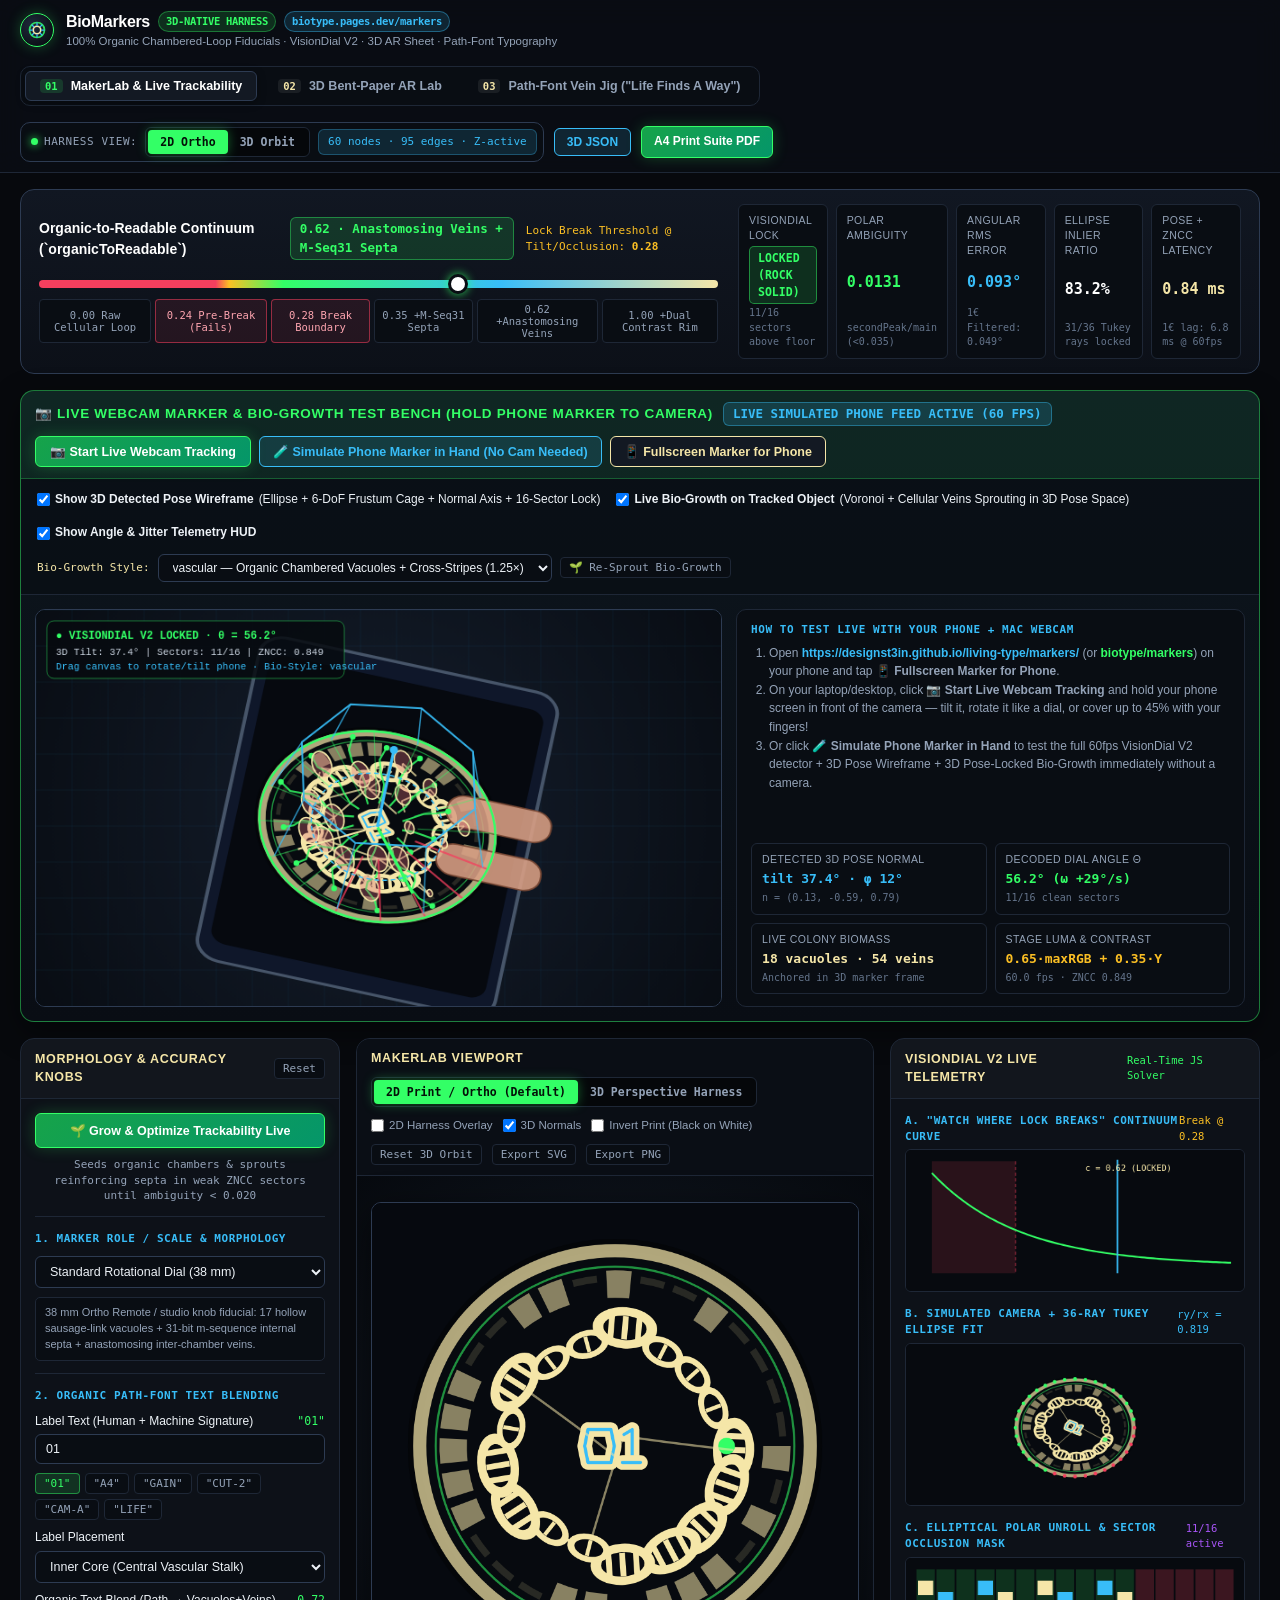
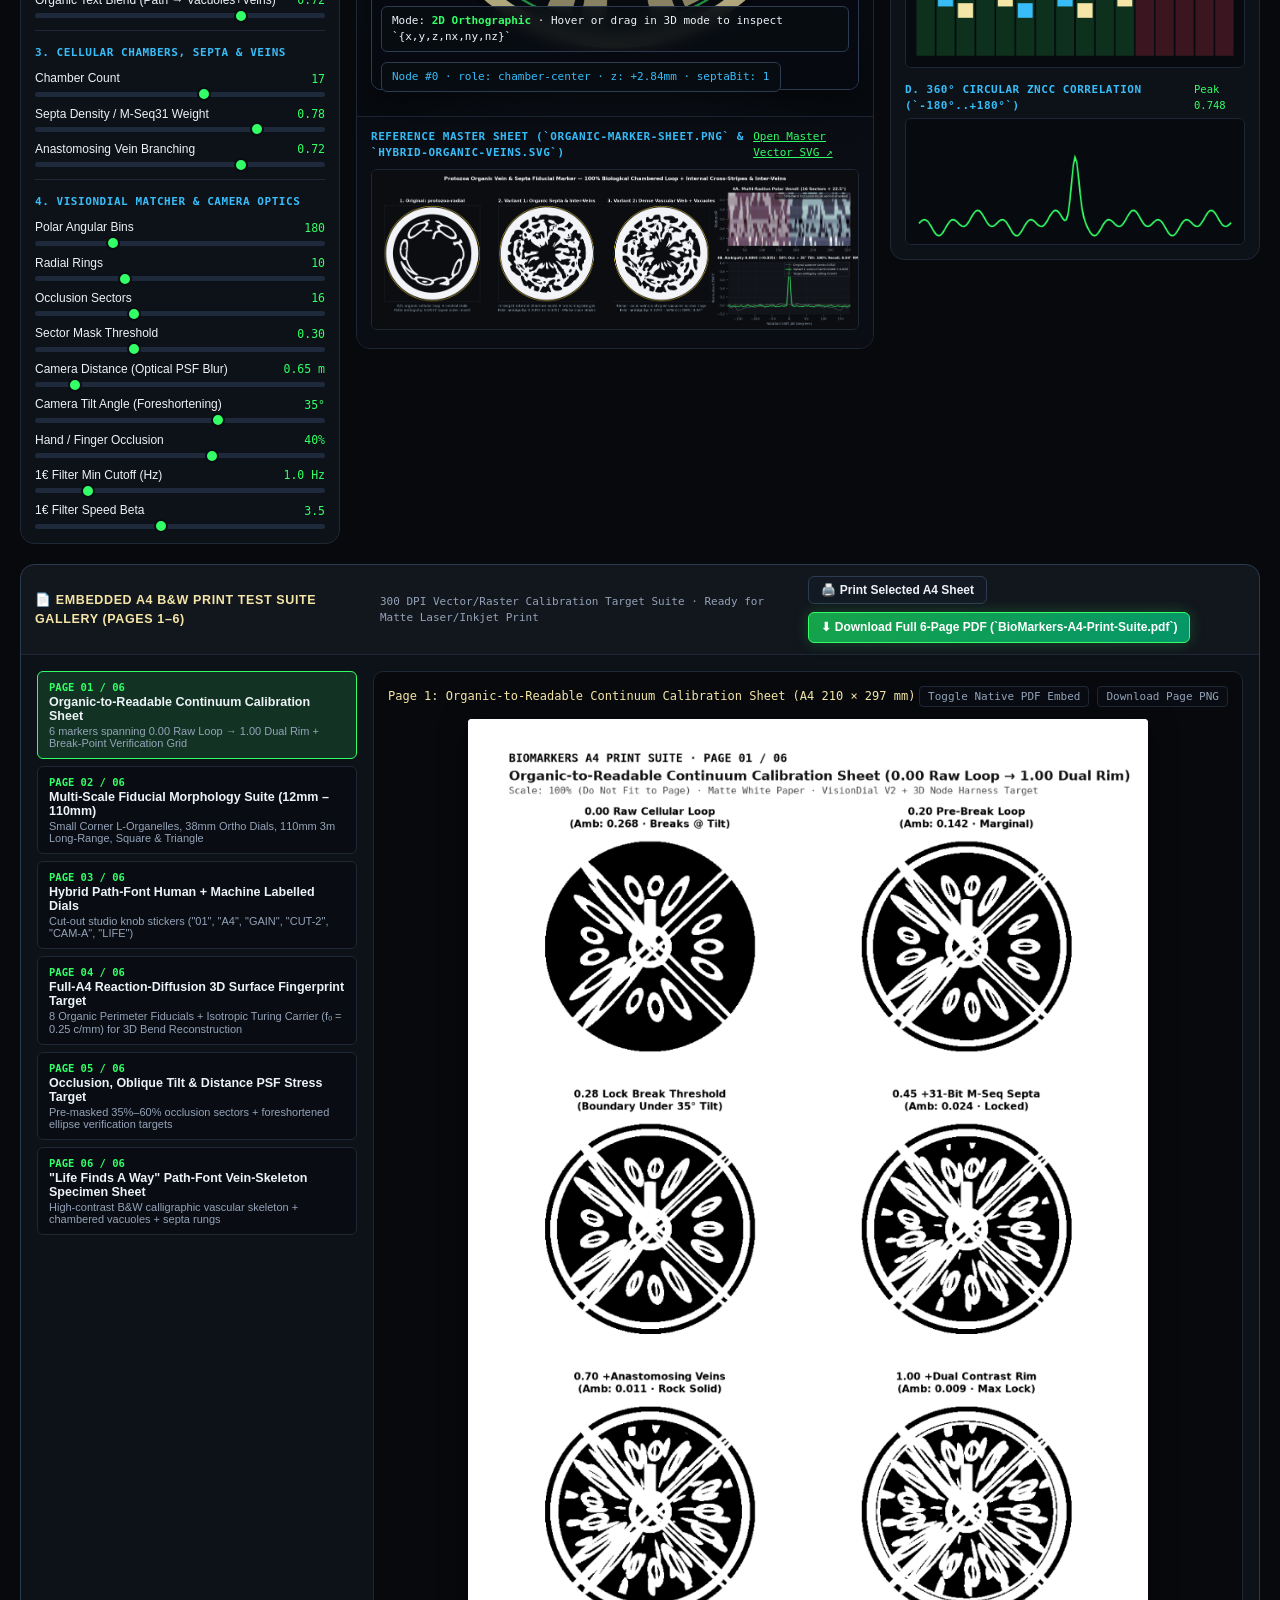
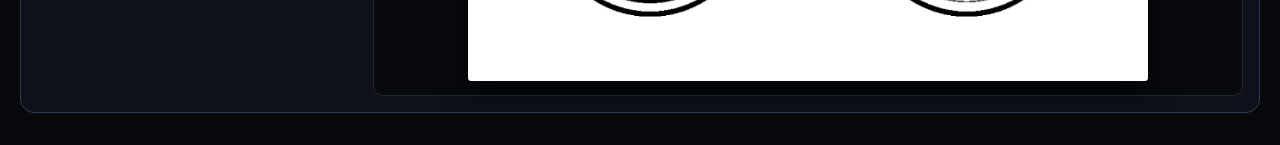
==== commit 735edee9: "feat(markers): add V3 Webby Voronoi Type Structure Mesh + 3-Speed Organic Growth videos & breakdown " ====
--- a/markers/index.html
+++ b/markers/index.html
@@ -989,6 +989,37 @@
             </div>
           </div>
 
+                    <div class="media-gallery-grid" style="margin-bottom: 14px;">
+            <div class="media-card" style="border-color: rgba(51, 255, 102, 0.5);">
+              <video class="sync-pass-video" src="assets/life-finds-a-way/voronoi-v3-flat-growth-m.mp4" poster="assets/life-finds-a-way/voronoi-v3-mesh-and-fonts.png" loop muted playsinline controls></video>
+              <div class="media-card-caption">
+                <strong>V3 Flat Dish: Webby Voronoi Type Mesh + 3-Speed Growth</strong>
+                <span>0.45× / 1.35× / 2.80×</span>
+              </div>
+            </div>
+            <div class="media-card" style="border-color: rgba(56, 189, 248, 0.5);">
+              <video class="sync-pass-video" src="assets/life-finds-a-way/voronoi-v3-human-cam-m.mp4" poster="assets/life-finds-a-way/voronoi-v3-storyboard-strip.png" loop muted playsinline controls></video>
+              <div class="media-card-caption">
+                <strong>V3 Human Microscope Cam: Pan Overshoot + CoC Focus Hunt</strong>
+                <span>960×540 · 24fps</span>
+              </div>
+            </div>
+            <div class="media-card" style="border-color: rgba(245, 230, 168, 0.45);">
+              <img src="assets/life-finds-a-way/voronoi-v3-mesh-and-fonts.png" alt="V3 Webby Voronoi Type Mesh and 3 Organic Fonts" loading="lazy" />
+              <div class="media-card-caption">
+                <strong>V3 4-Panel Breakdown: Static Voronoi Type Mesh + 3 Fonts</strong>
+                <span>1600×950</span>
+              </div>
+            </div>
+            <div class="media-card" style="border-color: rgba(245, 230, 168, 0.45);">
+              <img src="assets/life-finds-a-way/voronoi-v3-storyboard-strip.png" alt="V3 5-Beat Storyboard and Telemetry" loading="lazy" />
+              <div class="media-card-caption">
+                <strong>V3 5-Beat Storyboard &amp; Speed/CoC Telemetry Curves</strong>
+                <span>1800×1050</span>
+              </div>
+            </div>
+          </div>
+
           <div class="media-gallery-grid">
             <div class="media-card">
               <video class="sync-pass-video" src="assets/life-finds-a-way/pass0-organic-veins-m.mp4" poster="assets/life-finds-a-way/pass0-organic-striped-veins.png" loop muted playsinline controls></video>
